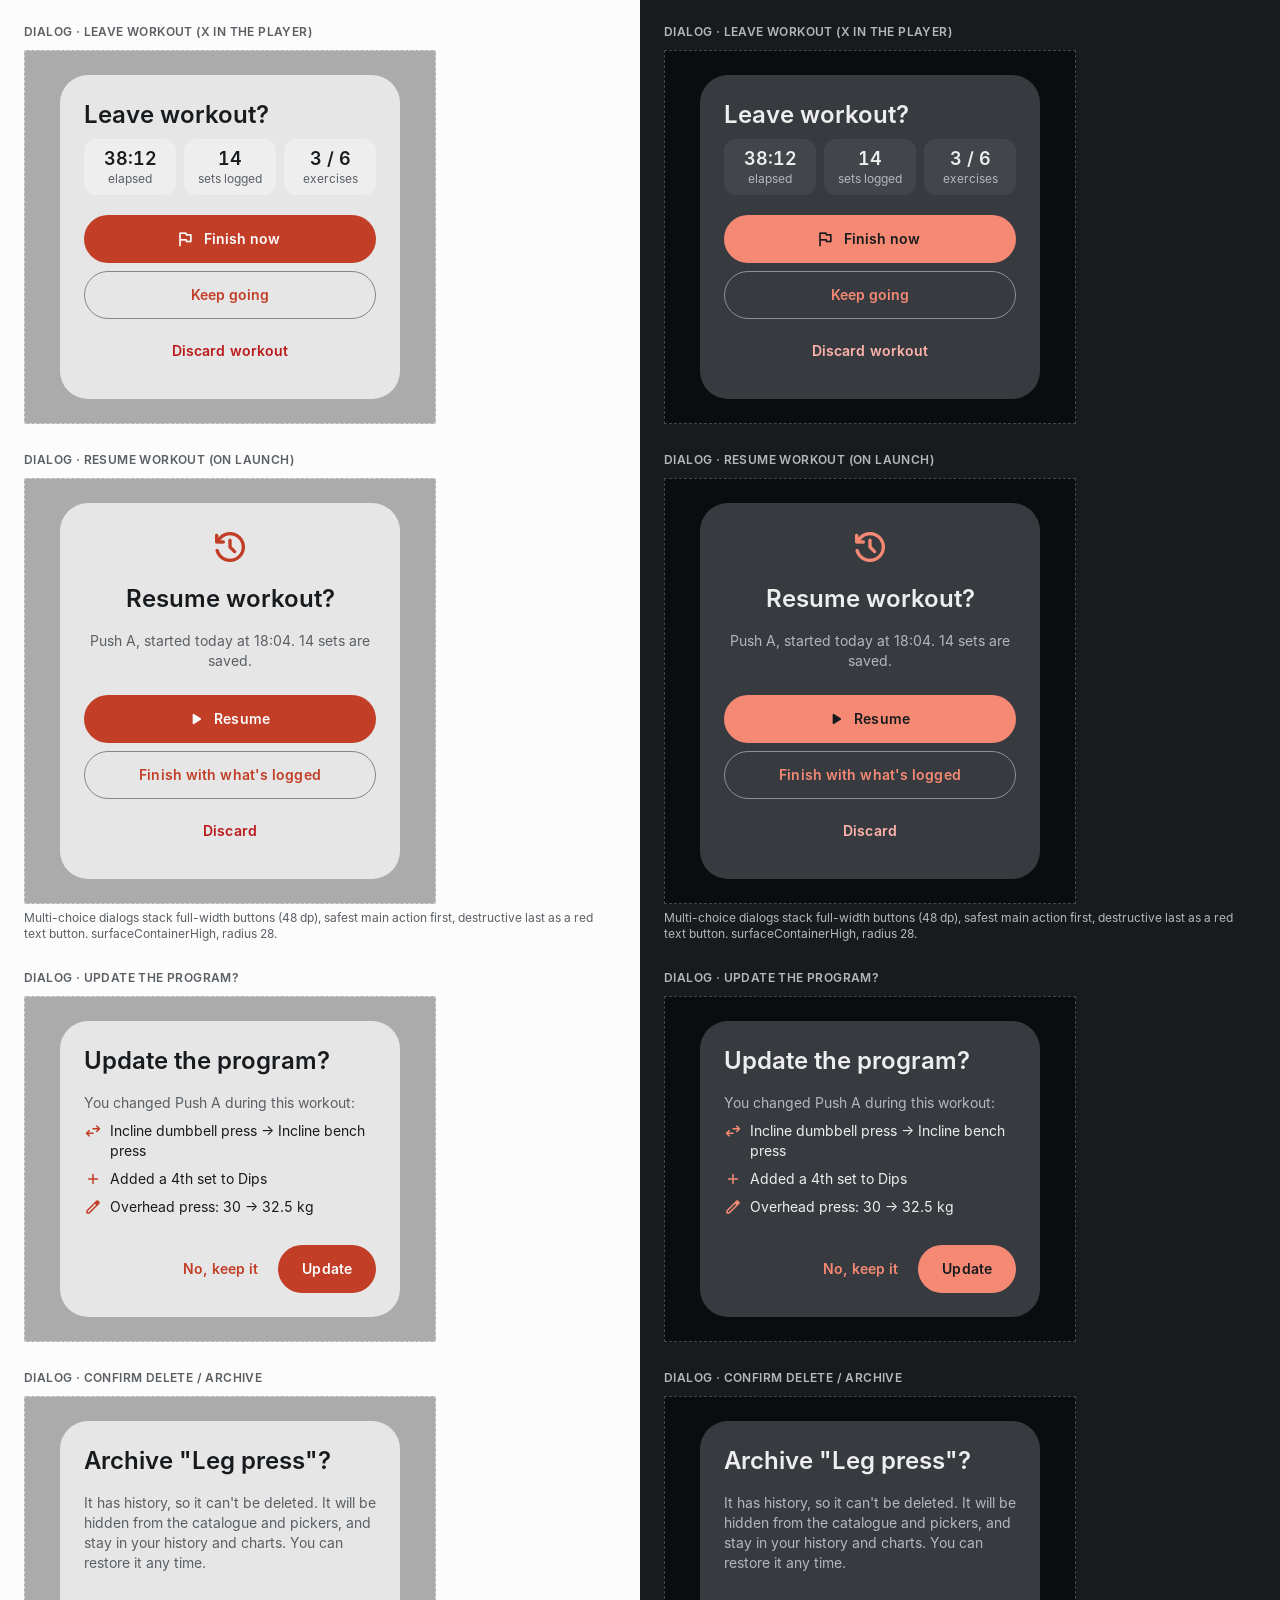
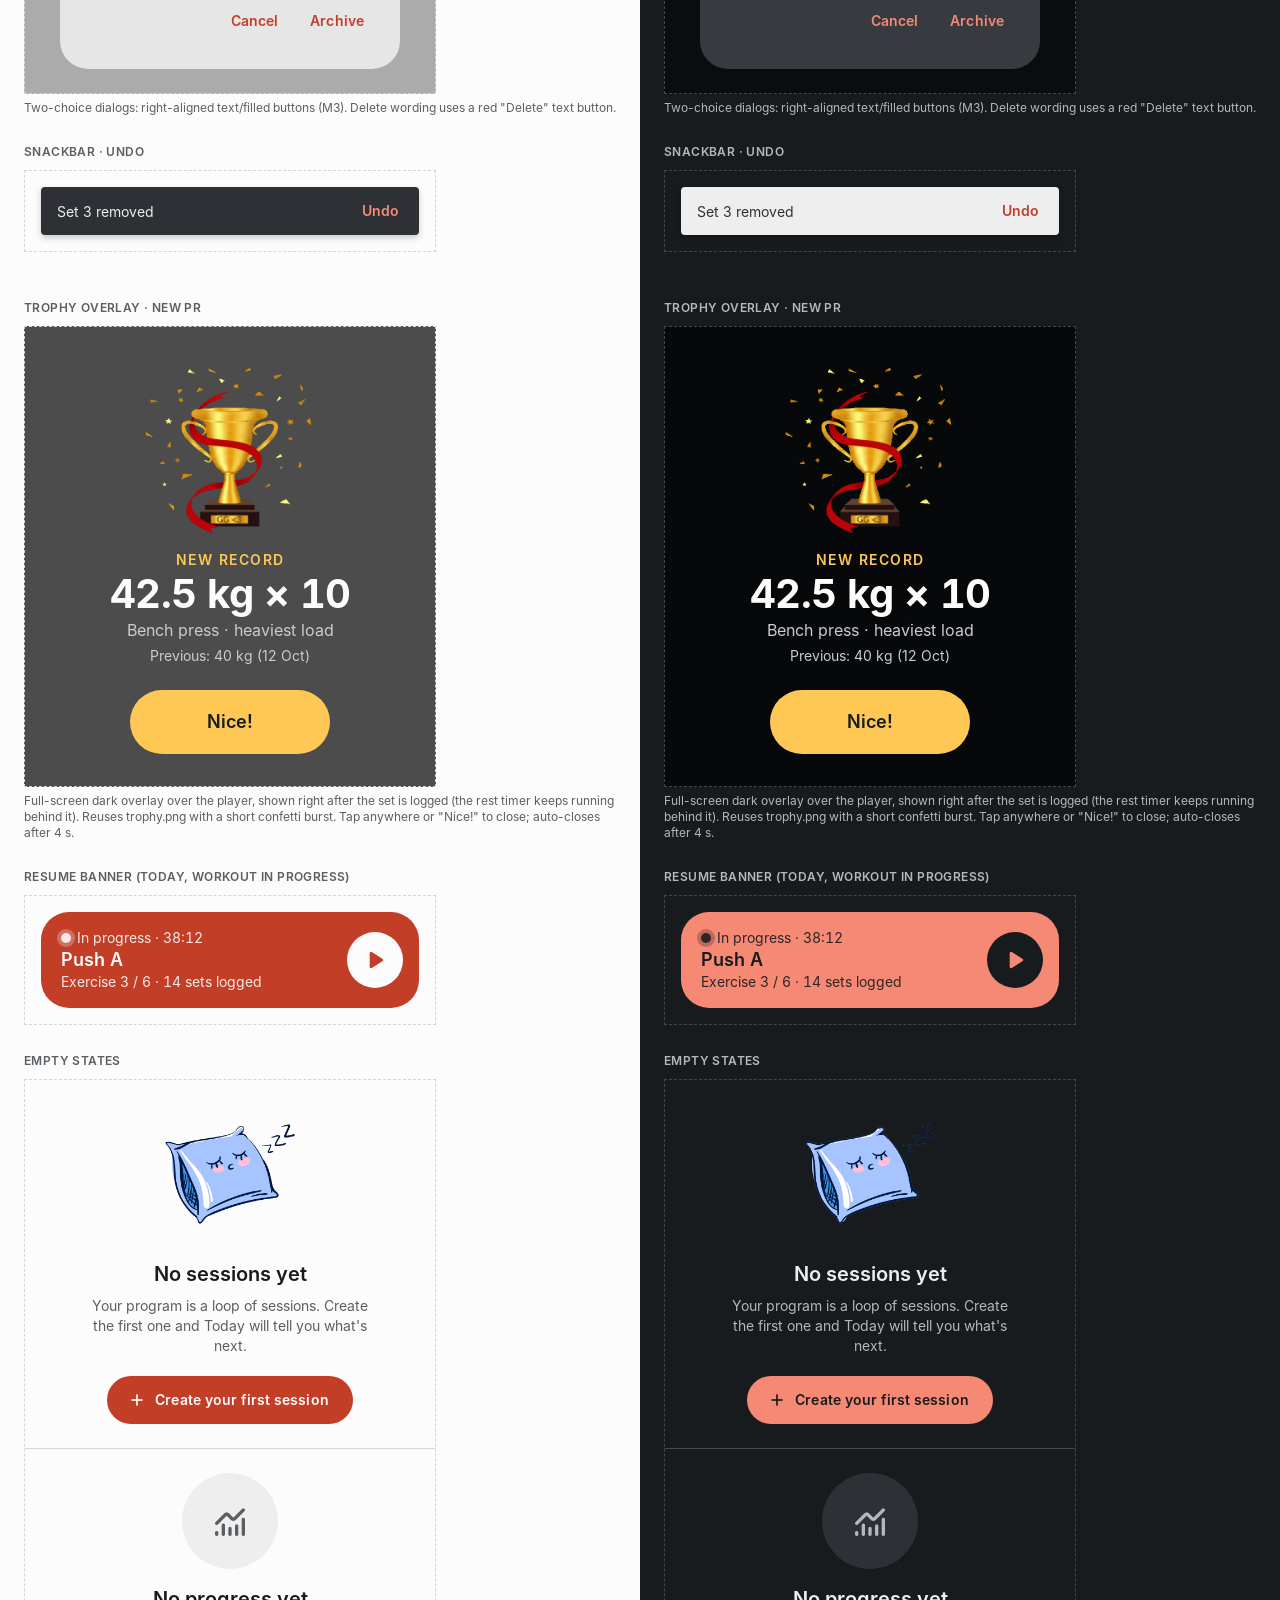
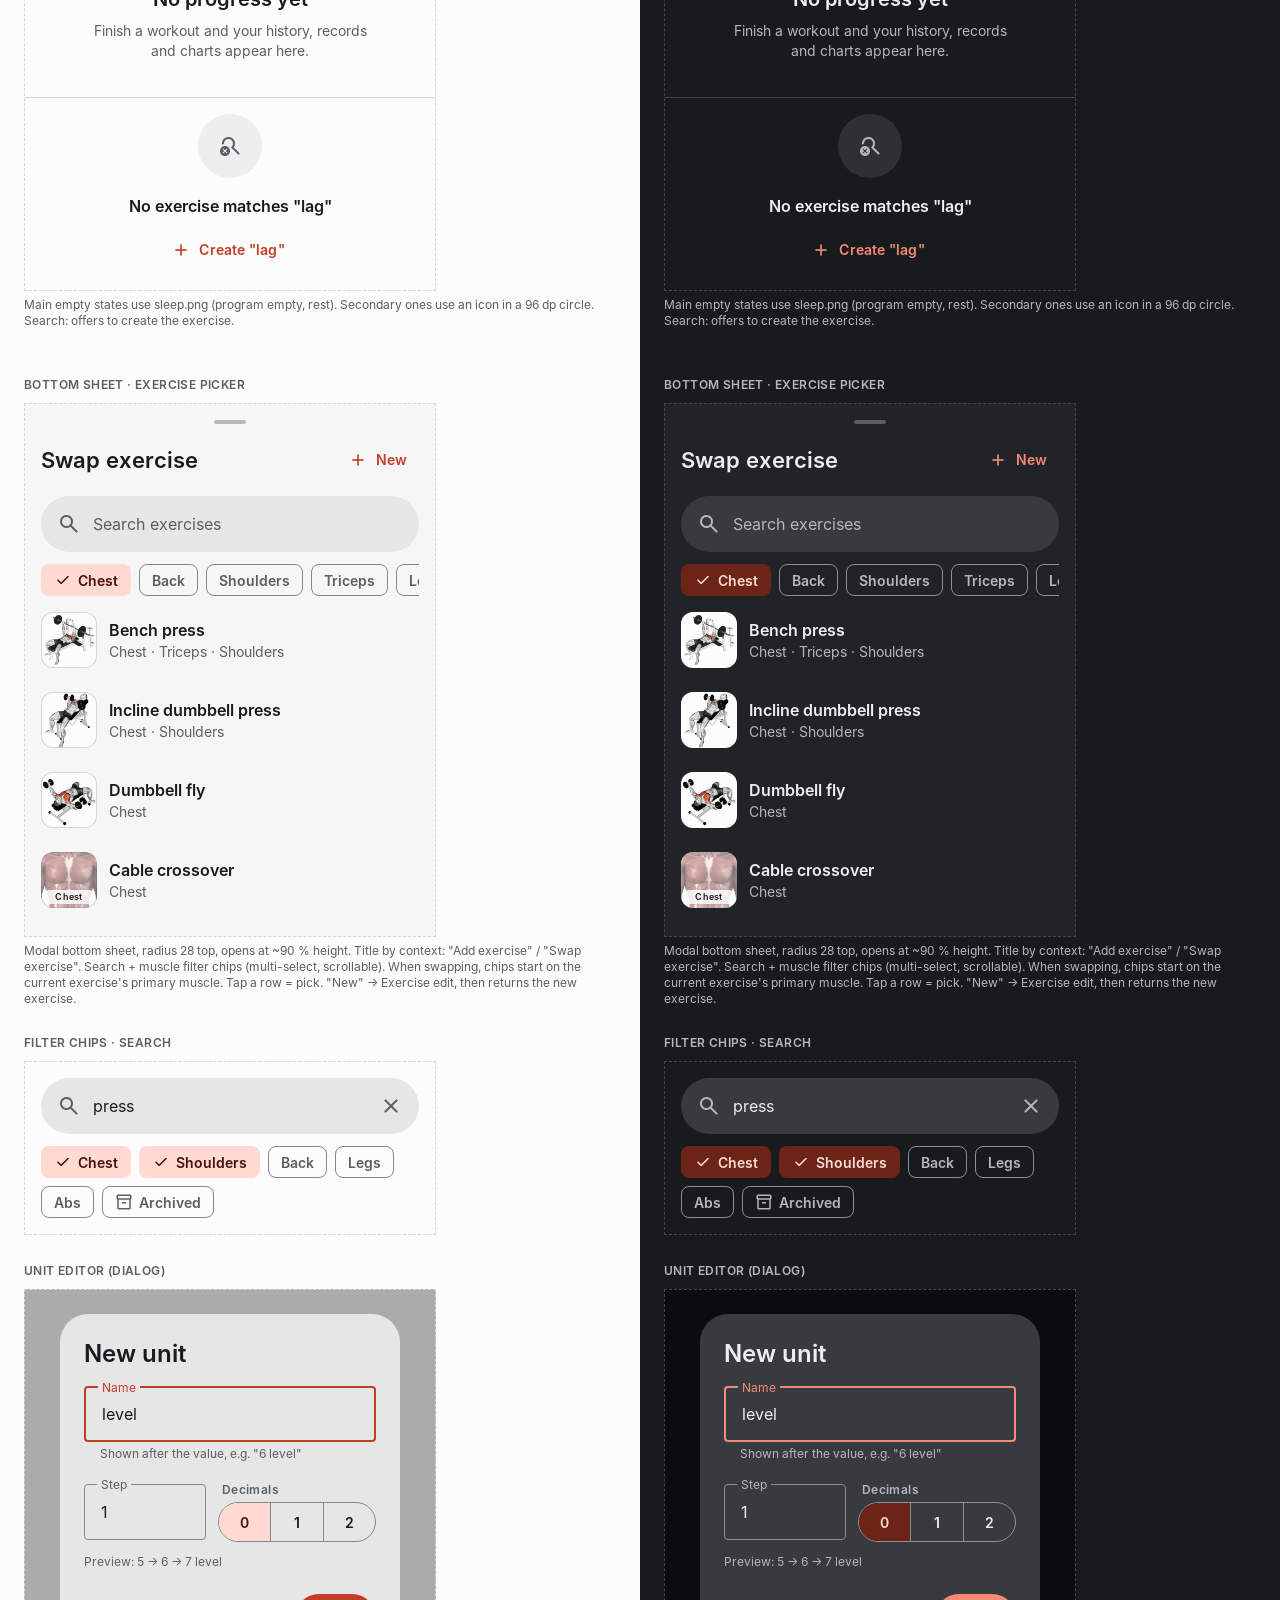
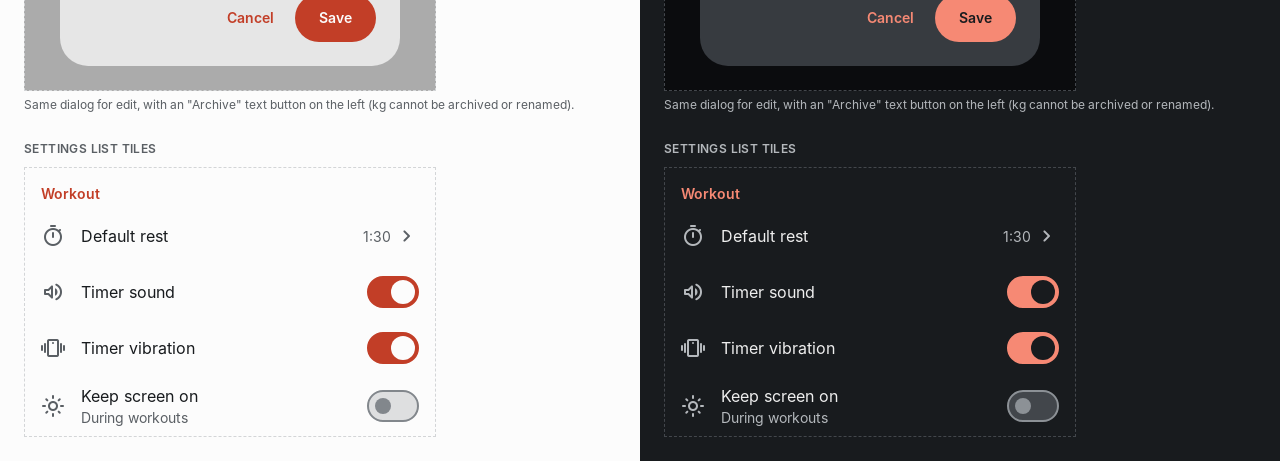
==== design/preview/components-4.html @ c31eacfe "docs(design): add components batch 4 preview (WIP) Co-Authored-By: Claude Opus 5.5 <noreply@anthropi" ====
<!DOCTYPE html>
<html lang="en">
<head>
<meta charset="utf-8">
<title>Components 4 · Dialogs, sheets, empty states, trophy, forms</title>
<link rel="stylesheet" href="tokens.css">
<link rel="stylesheet" href="app.css">
</head>
<body>
<div class="review">
<template>
  <div class="spec-h">Dialog · Leave workout (X in the player)</div>
  <div class="frame scrim">
    <div class="dialog">
      <h2>Leave workout?</h2>
      <div class="summary"><div><b>38:12</b>elapsed</div><div><b>14</b>sets logged</div><div><b>3 / 6</b>exercises</div></div>
      <div class="vacts">
        <button class="btn filled block"><span class="i">flag</span>Finish now</button>
        <button class="btn outlined block">Keep going</button>
        <button class="btn text danger block">Discard workout</button>
      </div>
    </div>
  </div>

  <div class="spec-h">Dialog · Resume workout (on launch)</div>
  <div class="frame scrim">
    <div class="dialog">
      <div class="di"><span class="i s40">restore</span></div>
      <h2 style="text-align:center">Resume workout?</h2>
      <p style="text-align:center">Push A, started today at 18:04. 14 sets are saved.</p>
      <div class="vacts">
        <button class="btn filled block"><span class="i fill">play_arrow</span>Resume</button>
        <button class="btn outlined block">Finish with what's logged</button>
        <button class="btn text danger block">Discard</button>
      </div>
    </div>
  </div>
  <p class="spec-n">Multi-choice dialogs stack full-width buttons (48 dp), safest main action first, destructive last as a red text button. surfaceContainerHigh, radius 28.</p>

  <div class="spec-h">Dialog · Update the program?</div>
  <div class="frame scrim">
    <div class="dialog">
      <h2>Update the program?</h2>
      <p style="margin-bottom:12px">You changed Push A during this workout:</p>
      <ul class="changes">
        <li><span class="i">swap_horiz</span>Incline dumbbell press → Incline bench press</li>
        <li><span class="i">add</span>Added a 4th set to Dips</li>
        <li><span class="i">edit</span>Overhead press: 30 → 32.5 kg</li>
      </ul>
      <div class="acts"><button class="btn text">No, keep it</button><button class="btn filled">Update</button></div>
    </div>
  </div>

  <div class="spec-h">Dialog · Confirm delete / archive</div>
  <div class="frame scrim">
    <div class="dialog">
      <h2>Archive "Leg press"?</h2>
      <p>It has history, so it can't be deleted. It will be hidden from the catalogue and pickers, and stay in your history and charts. You can restore it any time.</p>
      <div class="acts"><button class="btn text">Cancel</button><button class="btn text">Archive</button></div>
    </div>
  </div>
  <p class="spec-n">Two-choice dialogs: right-aligned text/filled buttons (M3). Delete wording uses a red "Delete" text button.</p>

  <div class="spec-h">Snackbar · undo</div>
  <div class="frame" style="padding:16px">
    <div class="snackbar"><span class="grow">Set 3 removed</span><button class="btn text">Undo</button></div>
  </div>
</template>
<section data-theme="light"></section>
<section data-theme="dark"></section>
</div>

<div class="review">
<template>
  <div class="spec-h">Trophy overlay · new PR</div>
  <div class="frame trophy">
    <img src="assets/img/trophy.png" alt="">
    <div class="k">New record</div>
    <div class="v">42.5 kg × 10</div>
    <div class="s">Bench press · heaviest load</div>
    <div class="was">Previous: 40 kg (12 Oct)</div>
    <button class="btn big filled" style="background:var(--ctrophy);color:#181B1E;min-width:200px">Nice!</button>
  </div>
  <p class="spec-n">Full-screen dark overlay over the player, shown right after the set is logged (the rest timer keeps running behind it). Reuses trophy.png with a short confetti burst. Tap anywhere or "Nice!" to close; auto-closes after 4 s.</p>

  <div class="spec-h">Resume banner (Today, workout in progress)</div>
  <div class="frame" style="padding:16px">
    <div class="banner">
      <div class="body"><div class="s"><span class="pulse"></span>In progress · 38:12</div><div class="t">Push A</div><div class="s">Exercise 3 / 6 · 14 sets logged</div></div>
      <div class="go"><span class="i fill s32">play_arrow</span></div>
    </div>
  </div>

  <div class="spec-h">Empty states</div>
  <div class="frame">
    <div class="empty">
      <img src="assets/img/sleep.png" alt="">
      <h3>No sessions yet</h3>
      <p>Your program is a loop of sessions. Create the first one and Today will tell you what's next.</p>
      <button class="btn filled"><span class="i">add</span>Create your first session</button>
    </div>
    <div class="divider"></div>
    <div class="empty">
      <div class="ei"><span class="i s40">monitoring</span></div>
      <h3>No progress yet</h3>
      <p>Finish a workout and your history, records and charts appear here.</p>
    </div>
    <div class="divider"></div>
    <div class="empty" style="padding:16px">
      <div class="ei" style="width:64px;height:64px"><span class="i">search_off</span></div>
      <h3 style="font-size:16px;line-height:24px">No exercise matches "lag"</h3>
      <button class="btn text"><span class="i">add</span>Create "lag"</button>
    </div>
  </div>
  <p class="spec-n">Main empty states use sleep.png (program empty, rest). Secondary ones use an icon in a 96 dp circle. Search: offers to create the exercise.</p>
</template>
<section data-theme="light"></section>
<section data-theme="dark"></section>
</div>

<div class="review">
<template>
  <div class="spec-h">Bottom sheet · exercise picker</div>
  <div class="frame" style="background:var(--csurface-container-low)">
    <div class="sheet">
      <div class="grab"></div>
      <div class="hrow" style="justify-content:space-between;margin-bottom:12px"><h2 style="margin:0">Swap exercise</h2><button class="btn text"><span class="i">add</span>New</button></div>
      <div class="search"><span class="i">search</span><span class="grow">Search exercises</span></div>
      <div class="chips" style="margin:12px 0 4px;flex-wrap:nowrap;overflow:hidden">
        <span class="chip on"><span class="i">check</span>Chest</span><span class="chip">Back</span><span class="chip">Shoulders</span><span class="chip">Triceps</span><span class="chip">Legs</span>
      </div>
      <div class="ex-row"><div class="well" style="width:56px;height:56px"><img src="assets/img/bench_press.png" alt=""></div><div class="body"><div class="name">Bench press</div><div class="last" style="font-size:14px;line-height:20px">Chest · Triceps · Shoulders</div></div></div>
      <div class="ex-row"><div class="well" style="width:56px;height:56px"><img src="assets/img/incline_dumbbell_press.png" alt=""></div><div class="body"><div class="name">Incline dumbbell press</div><div class="last" style="font-size:14px;line-height:20px">Chest · Shoulders</div></div></div>
      <div class="ex-row"><div class="well" style="width:56px;height:56px"><img src="assets/img/dumbbell_fly.png" alt=""></div><div class="body"><div class="name">Dumbbell fly</div><div class="last" style="font-size:14px;line-height:20px">Chest</div></div></div>
      <div class="ex-row"><div class="well ph" data-muscle="Chest" style="width:56px;height:56px"><img src="assets/img/placeholder_chest.png" alt=""></div><div class="body"><div class="name">Cable crossover</div><div class="last" style="font-size:14px;line-height:20px">Chest</div></div></div>
    </div>
  </div>
  <p class="spec-n">Modal bottom sheet, radius 28 top, opens at ~90 % height. Title by context: "Add exercise" / "Swap exercise". Search + muscle filter chips (multi-select, scrollable). When swapping, chips start on the current exercise's primary muscle. Tap a row = pick. "New" → Exercise edit, then returns the new exercise.</p>

  <div class="spec-h">Filter chips · search</div>
  <div class="frame stack" style="padding:16px">
    <div class="search"><span class="i">search</span><span class="grow" style="color:var(--con-surface)">press</span><span class="i">close</span></div>
    <div class="chips"><span class="chip on"><span class="i">check</span>Chest</span><span class="chip on"><span class="i">check</span>Shoulders</span><span class="chip">Back</span><span class="chip">Legs</span><span class="chip">Abs</span><span class="chip"><span class="i">inventory_2</span>Archived</span></div>
  </div>

  <div class="spec-h">Unit editor (dialog)</div>
  <div class="frame scrim">
    <div class="dialog" style="--fieldbg:var(--csurface-container-high)">
      <h2>New unit</h2>
      <div class="stack" style="gap:20px">
        <div><div class="field focus"><label>Name</label>level</div><div class="helper">Shown after the value, e.g. "6 level"</div></div>
        <div class="hrow" style="flex-wrap:nowrap">
          <div style="flex:1"><div class="field"><label>Step</label>1</div></div>
          <div style="flex:1.3"><div class="t-label-medium" style="color:var(--con-surface-variant);margin:0 0 4px 4px">Decimals</div><div class="seg"><span class="on">0</span><span>1</span><span>2</span></div></div>
        </div>
        <div class="helper" style="margin:-8px 0 0">Preview: 5 → 6 → 7 level</div>
      </div>
      <div class="acts" style="margin-top:24px"><button class="btn text">Cancel</button><button class="btn filled">Save</button></div>
    </div>
  </div>
  <p class="spec-n">Same dialog for edit, with an "Archive" text button on the left (kg cannot be archived or renamed).</p>

  <div class="spec-h">Settings list tiles</div>
  <div class="frame" style="padding:0 16px">
    <div class="section-label">Workout</div>
    <div class="list-tile"><span class="lead"><span class="i">timer</span></span><div class="body"><div class="t">Default rest</div></div><span class="trail">1:30<span class="i">chevron_right</span></span></div>
    <div class="list-tile"><span class="lead"><span class="i">volume_up</span></span><div class="body"><div class="t">Timer sound</div></div><span class="switch on"></span></div>
    <div class="list-tile"><span class="lead"><span class="i">vibration</span></span><div class="body"><div class="t">Timer vibration</div></div><span class="switch on"></span></div>
    <div class="list-tile"><span class="lead"><span class="i">light_mode</span></span><div class="body"><div class="t">Keep screen on</div><div class="s">During workouts</div></div><span class="switch"></span></div>
  </div>
</template>
<section data-theme="light"></section>
<section data-theme="dark"></section>
</div>
<script src="review.js"></script>
</body>
</html>
---- design/preview/tokens.css ----
/* GENERATED from design/tokens.json by tools/build_tokens.mjs. Do not edit. */
@font-face{font-family:Kameron;src:url(assets/fonts/kameron_bold.ttf);font-weight:700}
@font-face{font-family:Inter;src:url(assets/fonts/Inter-Regular.otf);font-weight:400}
@font-face{font-family:Inter;src:url(assets/fonts/Inter-Medium.otf);font-weight:500}
@font-face{font-family:Inter;src:url(assets/fonts/Inter-SemiBold.otf);font-weight:600}
@font-face{font-family:Inter;src:url(assets/fonts/Inter-Bold.otf);font-weight:700}
[data-theme="light"]{color-scheme:light;
  --cprimary:#C23E27;
  --con-primary:#FCFCFC;
  --cprimary-container:#FFDAD2;
  --con-primary-container:#4A1006;
  --csecondary:#FFC854;
  --con-secondary:#181B1E;
  --csecondary-container:#FFEFC7;
  --con-secondary-container:#3D2A00;
  --cerror:#BA1A1A;
  --con-error:#FFFFFF;
  --cerror-container:#FFDAD6;
  --con-error-container:#410002;
  --csurface:#FCFCFC;
  --con-surface:#181B1E;
  --con-surface-variant:#5A5F64;
  --csurface-container-lowest:#FFFFFF;
  --csurface-container-low:#F6F6F6;
  --csurface-container:#EEEEEE;
  --csurface-container-high:#E6E6E6;
  --csurface-container-highest:#DEDFE0;
  --coutline:#82878C;
  --coutline-variant:#D3D5D7;
  --cinverse-surface:#2D3135;
  --con-inverse-surface:#EEEEEE;
  --cinverse-primary:#F68974;
  --cscrim:#000000;
  --cbrand:#F55E42;
  --cbrand-light:#F68974;
  --ctrophy:#FFC854;
  --ctrophy-text:#8A5A00;
  --csuccess:#2E7D4F;
  --cimage-well:#FCFCFC;
  --cchart1:#E04A2E;
  --cchart2:#2F7BC4;
  --cchart3:#7A55C9;
  --cchart4:#23885F;
}
[data-theme="dark"]{color-scheme:dark;
  --cprimary:#F68974;
  --con-primary:#181B1E;
  --cprimary-container:#6B2416;
  --con-primary-container:#FFDAD2;
  --csecondary:#FFC854;
  --con-secondary:#181B1E;
  --csecondary-container:#5A4300;
  --con-secondary-container:#FFEFC7;
  --cerror:#FFB4AB;
  --con-error:#690005;
  --cerror-container:#93000A;
  --con-error-container:#FFDAD6;
  --csurface:#181B1E;
  --con-surface:#EEEEEE;
  --con-surface-variant:#B4B8BC;
  --csurface-container-lowest:#121417;
  --csurface-container-low:#202327;
  --csurface-container:#2D3135;
  --csurface-container-high:#373B40;
  --csurface-container-highest:#42464B;
  --coutline:#8C9196;
  --coutline-variant:#43474C;
  --cinverse-surface:#EEEEEE;
  --con-inverse-surface:#2D3135;
  --cinverse-primary:#C23E27;
  --cscrim:#000000;
  --cbrand:#F55E42;
  --cbrand-light:#F68974;
  --ctrophy:#FFC854;
  --ctrophy-text:#FFC854;
  --csuccess:#6FD49B;
  --cimage-well:#FCFCFC;
  --cchart1:#F68974;
  --cchart2:#6CB4F5;
  --cchart3:#B79BF2;
  --cchart4:#5FD3A0;
}
:root{
  --s-xxs:2px;
  --s-xs:4px;
  --s-sm:8px;
  --s-md:12px;
  --s-lg:16px;
  --s-xl:24px;
  --s-xxl:32px;
  --s-xxxl:48px;
  --r-xs:4px;
  --r-sm:8px;
  --r-md:12px;
  --r-lg:16px;
  --r-xl:28px;
  --r-full:999px;
  --ztouch-target:48px;
  --zbutton-height:48px;
  --zbig-button-height:64px;
  --znav-bar-height:80px;
  --zapp-bar-height:64px;
  --zscreen-width:412px;
  --zscreen-height:915px;
  --zscreen-padding:16px;
}
.t-timer{font-family:Inter, sans-serif;font-size:96px;line-height:104px;font-weight:600;letter-spacing:-2px;font-variant-numeric:tabular-nums;}
.t-display-small{font-family:Inter, sans-serif;font-size:40px;line-height:48px;font-weight:600;letter-spacing:-0.5px;font-variant-numeric:tabular-nums;}
.t-headline-large{font-family:Inter, sans-serif;font-size:32px;line-height:40px;font-weight:700;letter-spacing:-0.5px;}
.t-headline-medium{font-family:Inter, sans-serif;font-size:28px;line-height:36px;font-weight:700;letter-spacing:-0.25px;}
.t-headline-small{font-family:Inter, sans-serif;font-size:24px;line-height:32px;font-weight:600;letter-spacing:0px;}
.t-title-large{font-family:Inter, sans-serif;font-size:22px;line-height:28px;font-weight:600;letter-spacing:0px;}
.t-title-medium{font-family:Inter, sans-serif;font-size:16px;line-height:24px;font-weight:600;letter-spacing:0.1px;}
.t-title-small{font-family:Inter, sans-serif;font-size:14px;line-height:20px;font-weight:600;letter-spacing:0.1px;}
.t-body-large{font-family:Inter, sans-serif;font-size:16px;line-height:24px;font-weight:400;letter-spacing:0.15px;}
.t-body-medium{font-family:Inter, sans-serif;font-size:14px;line-height:20px;font-weight:400;letter-spacing:0.2px;}
.t-body-small{font-family:Inter, sans-serif;font-size:12px;line-height:16px;font-weight:400;letter-spacing:0.3px;}
.t-label-large{font-family:Inter, sans-serif;font-size:14px;line-height:20px;font-weight:600;letter-spacing:0.1px;}
.t-label-medium{font-family:Inter, sans-serif;font-size:12px;line-height:16px;font-weight:600;letter-spacing:0.4px;}
.t-label-small{font-family:Inter, sans-serif;font-size:11px;line-height:16px;font-weight:600;letter-spacing:0.5px;}
.t-logo{font-family:Kameron, serif;font-size:22px;line-height:28px;font-weight:700;letter-spacing:0px;}
---- design/preview/app.css ----
/* Shared component styles for every preview page. Uses tokens.css variables only. */
@font-face { font-family: 'Material Symbols Rounded'; src: url(assets/fonts/material-symbols-rounded.woff2) format('woff2'); font-weight: 100 700; }

* { box-sizing: border-box; }
body { margin: 0; font-family: Inter, sans-serif; -webkit-font-smoothing: antialiased; }

/* Icons: Material Symbols Rounded. Flutter: Icons.<name>_rounded */
.i { font-family: 'Material Symbols Rounded'; font-weight: 400; font-style: normal; font-size: 24px; line-height: 1;
  display: inline-block; white-space: nowrap; direction: ltr; font-feature-settings: 'liga'; user-select: none;
  font-variation-settings: 'FILL' 0, 'wght' 400, 'GRAD' 0, 'opsz' 24; }
.i.fill { font-variation-settings: 'FILL' 1, 'wght' 400, 'GRAD' 0, 'opsz' 24; }
.i.s20 { font-size: 20px; } .i.s18 { font-size: 18px; } .i.s32 { font-size: 32px; } .i.s40 { font-size: 40px; }

/* ---------- Review sheet layout (not part of the app) ---------- */
.review { display: flex; background: #9aa0a6; }
.review > section { flex: 1; padding: 24px; background: var(--csurface); color: var(--con-surface); }
.spec-h { font: 600 12px/16px Inter; letter-spacing: .4px; text-transform: uppercase; color: var(--con-surface-variant); margin: 28px 0 10px; }
.spec-h:first-child { margin-top: 0; }
.spec-n { font: 400 12px/16px Inter; color: var(--con-surface-variant); margin: 6px 0 0; }
.frame { width: 412px; background: var(--csurface); color: var(--con-surface); border: 1px dashed var(--coutline-variant); }
.stack { display: flex; flex-direction: column; gap: 12px; }
.hrow { display: flex; gap: 12px; flex-wrap: wrap; align-items: center; }

/* ---------- Phone frame ---------- */
.phone { width: 412px; height: 915px; position: relative; overflow: hidden; background: var(--csurface); color: var(--con-surface);
  display: flex; flex-direction: column; border-radius: 0; }
.statusbar { height: 24px; flex: none; display: flex; align-items: center; justify-content: space-between; padding: 0 16px;
  font: 500 12px Inter; color: var(--con-surface); }
.statusbar .i { font-size: 16px; }
.gesturebar { height: 24px; flex: none; display: flex; align-items: center; justify-content: center; }
.gesturebar::after { content: ''; width: 108px; height: 4px; border-radius: 2px; background: var(--con-surface); opacity: .6; }
.content { flex: 1; overflow: hidden; padding: 0 16px; }

/* ---------- Buttons ---------- */
.btn { height: 48px; padding: 0 24px; border-radius: var(--r-full); border: 0; display: inline-flex; align-items: center; justify-content: center;
  gap: 8px; font: 600 14px/20px Inter; letter-spacing: .1px; cursor: pointer; white-space: nowrap; }
.btn .i { font-size: 20px; margin-left: -4px; }
.btn.filled { background: var(--cprimary); color: var(--con-primary); }
.btn.tonal { background: var(--cprimary-container); color: var(--con-primary-container); }
.btn.outlined { background: transparent; color: var(--cprimary); border: 1px solid var(--coutline); }
.btn.text { background: transparent; color: var(--cprimary); padding: 0 12px; }
.btn.big { height: 64px; font-size: 18px; padding: 0 32px; }
.btn.big .i { font-size: 28px; }
.btn.block { width: 100%; }
.btn.danger { background: var(--cerror); color: var(--con-error); }
.btn.text.danger { background: transparent; color: var(--cerror); }
.btn:disabled { background: color-mix(in srgb, var(--con-surface) 12%, transparent); color: color-mix(in srgb, var(--con-surface) 38%, transparent); border-color: transparent; }
.iconbtn { width: 48px; height: 48px; border-radius: var(--r-full); border: 0; background: transparent; color: var(--con-surface-variant);
  display: inline-flex; align-items: center; justify-content: center; flex: none; }
.iconbtn.tonal { background: var(--csurface-container-high); color: var(--con-surface); }
.iconbtn.filled { background: var(--cprimary); color: var(--con-primary); }
.fab { height: 56px; border-radius: var(--r-lg); padding: 0 20px 0 16px; border: 0; display: inline-flex; align-items: center; gap: 12px;
  background: var(--cprimary-container); color: var(--con-primary-container); font: 600 14px Inter;
  box-shadow: 0 3px 6px rgba(0,0,0,.15), 0 1px 2px rgba(0,0,0,.2); }

/* ---------- Bottom navigation (M3 NavigationBar) ---------- */
.navbar { height: 80px; flex: none; display: flex; background: var(--csurface-container); padding: 12px 0 16px; }
.navbar a { flex: 1; display: flex; flex-direction: column; align-items: center; gap: 4px; text-decoration: none;
  color: var(--con-surface-variant); font: 600 12px/16px Inter; letter-spacing: .4px; }
.navbar a span.ind { width: 64px; height: 32px; border-radius: var(--r-full); display: flex; align-items: center; justify-content: center; }
.navbar a.on { color: var(--con-surface); }
.navbar a.on span.ind { background: var(--cprimary-container); color: var(--con-primary-container); }
.navbar a.on .i { font-variation-settings: 'FILL' 1, 'wght' 500, 'GRAD' 0, 'opsz' 24; }

/* ---------- Top app bar ---------- */
.appbar { height: 64px; flex: none; display: flex; align-items: center; gap: 4px; padding: 0 4px 0 16px; }
.appbar.back { padding-left: 4px; }
.appbar h1 { flex: 1; margin: 0; font: 600 22px/28px Inter; overflow: hidden; text-overflow: ellipsis; white-space: nowrap; }
.appbar .logo { flex: 1; font: 700 22px/28px Kameron, serif; color: var(--cbrand); }
.largetitle { font: 700 32px/40px Inter; letter-spacing: -.5px; margin: 4px 0 16px; }

/* ---------- Image well ---------- */
.well { background: var(--cimage-well); border-radius: var(--r-md); display: flex; align-items: center; justify-content: center; overflow: hidden; flex: none; }
[data-theme="light"] .well { box-shadow: inset 0 0 0 1px var(--coutline-variant); }
.well img { width: 100%; height: 100%; object-fit: contain; }
.well.ph { position: relative; }
.well.ph img { object-fit: cover; opacity: .55; filter: saturate(.6); }
.well.ph::after { content: attr(data-muscle); position: absolute; left: 4px; right: 4px; bottom: 4px; text-align: center;
  font: 600 9px/12px Inter; letter-spacing: .3px; color: #181B1E; background: rgba(252,252,252,.85); border-radius: 4px; padding: 1px 0; }

/* ---------- Cards ---------- */
.card { background: var(--csurface-container-low); border-radius: var(--r-lg); padding: 16px; }
.card.filled { background: var(--csurface-container); }
.card.outlined { background: var(--csurface); border: 1px solid var(--coutline-variant); }
.overline { font: 600 12px/16px Inter; letter-spacing: .6px; text-transform: uppercase; color: var(--con-surface-variant); }
.overline.primary { color: var(--cprimary); }
.meta { font: 400 14px/20px Inter; color: var(--con-surface-variant); display: flex; flex-wrap: wrap; gap: 4px 12px; align-items: center; }
.meta span { display: inline-flex; align-items: center; gap: 4px; }
.meta .i { font-size: 18px; }

/* Session card (Today hero) */
.session-card { background: var(--csurface-container); border-radius: var(--r-xl); padding: 20px; display: flex; flex-direction: column; gap: 12px; }
.session-card .name { font: 700 28px/36px Inter; letter-spacing: -.25px; margin: 0; }
.session-card .thumbs { display: flex; gap: 8px; }
.session-card .thumbs .well { width: 52px; height: 52px; border-radius: var(--r-sm); }
.session-card .thumbs .more { width: 52px; height: 52px; border-radius: var(--r-sm); background: var(--csurface-container-high);
  display: flex; align-items: center; justify-content: center; font: 600 14px Inter; color: var(--con-surface-variant); }
.session-card .actions { display: flex; gap: 8px; justify-content: space-between; margin: 0 -8px -4px; }
.session-card .actions .btn { padding: 0 8px; }

/* Session row (Program list) */
.session-row { display: flex; align-items: center; gap: 4px; min-height: 72px; padding: 8px 4px 8px 0; border-radius: var(--r-lg); background: var(--csurface-container-low); }
.session-row .handle { width: 40px; display: flex; justify-content: center; color: var(--con-surface-variant); }
.session-row .num { width: 32px; height: 32px; border-radius: var(--r-full); background: var(--csurface-container-high); flex: none;
  display: flex; align-items: center; justify-content: center; font: 600 14px Inter; margin-right: 8px; }
.session-row .body { flex: 1; min-width: 0; }
.session-row .title { font: 600 16px/24px Inter; display: flex; align-items: center; gap: 8px; }
.session-row.next { background: var(--cprimary-container); color: var(--con-primary-container); }
.session-row.next .num { background: var(--cprimary); color: var(--con-primary); }
.session-row.next .meta, .session-row.next .handle, .session-row.next .iconbtn { color: var(--con-primary-container); }
.badge { height: 20px; padding: 0 8px; border-radius: var(--r-full); font: 600 11px/20px Inter; letter-spacing: .5px; text-transform: uppercase;
  background: var(--cprimary); color: var(--con-primary); display: inline-flex; align-items: center; }
.badge.trophy { background: var(--ctrophy); color: #181B1E; }
.badge.neutral { background: var(--csurface-container-highest); color: var(--con-surface-variant); }

/* Exercise row */
.ex-row { display: flex; align-items: center; gap: 12px; min-height: 80px; padding: 8px 0; }
.ex-row .well { width: 64px; height: 64px; }
.ex-row .body { flex: 1; min-width: 0; }
.ex-row .name { font: 600 16px/24px Inter; overflow: hidden; text-overflow: ellipsis; white-space: nowrap; }
.ex-row .plan { font: 400 14px/20px Inter; color: var(--con-surface); font-variant-numeric: tabular-nums; }
.ex-row .last { font: 400 12px/16px Inter; color: var(--con-surface-variant); font-variant-numeric: tabular-nums; display: flex; gap: 4px; align-items: center; }
.ex-row .last .i { font-size: 14px; }
.ex-row .handle { color: var(--con-surface-variant); }
.ex-row .lead { width: 32px; flex: none; display: flex; justify-content: center; }
.ex-row.skipped .name, .ex-row.skipped .plan { text-decoration: line-through; color: var(--con-surface-variant); }
.ex-row.skipped .well { opacity: .5; }
.ex-row.current { background: var(--cprimary-container); color: var(--con-primary-container); border-radius: var(--r-lg); padding: 8px 4px 8px 8px; margin: 0 -8px; }
.ex-row.current .plan, .ex-row.current .last { color: var(--con-primary-container); }
.status { width: 28px; height: 28px; border-radius: var(--r-full); display: flex; align-items: center; justify-content: center; flex: none; }
.status.done { background: var(--csuccess); color: var(--csurface); }
.status.todo { border: 2px solid var(--coutline); }
.status.now { background: var(--cprimary); color: var(--con-primary); }
.status.skip { background: var(--csurface-container-highest); color: var(--con-surface-variant); }
.divider { height: 1px; background: var(--coutline-variant); }
.chip-mini { font: 600 11px/16px Inter; letter-spacing: .4px; padding: 2px 8px; border-radius: var(--r-sm); background: var(--csurface-container-high); color: var(--con-surface-variant); }

/* ---------- Set rows (workout player) ---------- */
.sets { display: flex; flex-direction: column; gap: 4px; }
.set { display: flex; align-items: center; gap: 12px; min-height: 48px; padding: 0 8px 0 12px; border-radius: var(--r-md);
  font-variant-numeric: tabular-nums; }
.set .n { width: 24px; height: 24px; border-radius: var(--r-full); display: flex; align-items: center; justify-content: center; flex: none;
  font: 600 12px Inter; background: var(--csurface-container-high); color: var(--con-surface-variant); }
.set .val { flex: 1; font: 600 16px/24px Inter; }
.set .val small { font: 400 14px Inter; color: var(--con-surface-variant); margin-left: 4px; }
.set .prev { font: 400 12px/16px Inter; color: var(--con-surface-variant); text-align: right; }
.set.done .n { background: var(--csuccess); color: var(--csurface); }
.set.done .val { color: var(--con-surface); }
.set.upcoming .val { color: var(--con-surface-variant); font-weight: 500; }
.set .tick { color: var(--csuccess); }

.set-current { background: var(--csurface-container); border-radius: var(--r-lg); padding: 12px; display: flex; flex-direction: column; gap: 12px; }
.set-current .head { display: flex; align-items: center; gap: 8px; }
.set-current .head .n { width: 24px; height: 24px; border-radius: var(--r-full); background: var(--cprimary); color: var(--con-primary);
  font: 600 12px Inter; display: flex; align-items: center; justify-content: center; }
.set-current .head .t { flex: 1; font: 600 14px/20px Inter; }
.set-current .head .prev { font: 400 12px/16px Inter; color: var(--con-surface-variant); display: flex; align-items: center; gap: 4px; }
.set-current .head .prev .i { font-size: 14px; }
.steppers { display: flex; gap: 8px; }
.stepper { flex: 1; background: var(--csurface); border-radius: var(--r-md); padding: 6px 4px 8px; display: flex; flex-direction: column; align-items: center; gap: 2px; }
[data-theme="dark"] .stepper { background: var(--csurface-container-high); }
.stepper .lbl { font: 600 11px/16px Inter; letter-spacing: .5px; text-transform: uppercase; color: var(--con-surface-variant); display: flex; align-items: center; gap: 4px; }
.stepper .ctl { display: flex; align-items: center; width: 100%; justify-content: space-between; }
.stepper .ctl button { width: 48px; height: 48px; border-radius: var(--r-full); border: 0; background: var(--csurface-container-high); color: var(--con-surface);
  display: flex; align-items: center; justify-content: center; }
[data-theme="dark"] .stepper .ctl button { background: var(--csurface-container-highest); }
.stepper .v { font: 600 32px/40px Inter; font-variant-numeric: tabular-nums; letter-spacing: -.5px; }
.stepper .v.changed { color: var(--cprimary); }
.unit-chip { height: 24px; padding: 0 4px 0 8px; border-radius: var(--r-sm); border: 1px solid var(--coutline); display: inline-flex; align-items: center; gap: 0;
  font: 600 12px Inter; color: var(--con-surface); text-transform: none; letter-spacing: 0; }
.unit-chip .i { font-size: 18px; }

.menu { background: var(--csurface-container); border-radius: var(--r-sm); padding: 8px 0; width: 200px;
  box-shadow: 0 2px 6px rgba(0,0,0,.15), 0 1px 2px rgba(0,0,0,.25); }
.menu .it { height: 48px; display: flex; align-items: center; gap: 12px; padding: 0 12px; font: 400 14px Inter; }
.menu .it.sel { background: var(--cprimary-container); color: var(--con-primary-container); font-weight: 600; }
.menu .it .i { font-size: 20px; color: var(--con-surface-variant); }
.menu .it.sel .i { color: inherit; }
.menu .sep { height: 1px; background: var(--coutline-variant); margin: 8px 0; }
.menu .it small { margin-left: auto; color: var(--con-surface-variant); font-size: 12px; }

.pr-chip { display: inline-flex; align-items: center; gap: 4px; height: 24px; padding: 0 8px 0 4px; border-radius: var(--r-full);
  background: var(--ctrophy); color: #181B1E; font: 600 11px Inter; letter-spacing: .3px; }
.pr-chip .i { font-size: 16px; }

/* ---------- Timers ---------- */
.timer { position: relative; width: 280px; height: 280px; margin: 0 auto; }
.timer svg { position: absolute; inset: 0; transform: rotate(-90deg); }
.timer .track { stroke: var(--csurface-container-high); }
.timer .prog { stroke: var(--cbrand); stroke-linecap: round; }
.timer.hold .prog { stroke: var(--cprimary); }
.timer.lead .prog { stroke: var(--csecondary); }
.timer .center { position: absolute; inset: 0; display: flex; flex-direction: column; align-items: center; justify-content: center; gap: 0; }
.timer .lbl { font: 600 14px/20px Inter; letter-spacing: 1.2px; text-transform: uppercase; color: var(--con-surface-variant); }
.timer .big { font: 600 96px/104px Inter; letter-spacing: -2px; font-variant-numeric: tabular-nums; }
.timer .sub { font: 400 14px/20px Inter; color: var(--con-surface-variant); }
.timer-ctl { display: flex; gap: 12px; justify-content: center; align-items: center; }
.timer-ctl .round { width: 64px; height: 64px; border-radius: var(--r-full); border: 0; background: var(--csurface-container-high); color: var(--con-surface);
  font: 600 16px Inter; font-variant-numeric: tabular-nums; }
.next-up { display: flex; align-items: center; gap: 12px; padding: 12px; border-radius: var(--r-lg); background: var(--csurface-container-low); }
.next-up .well { width: 48px; height: 48px; }
.next-up .body { flex: 1; }
.next-up .overline { font-size: 11px; }
.next-up .t { font: 600 16px/24px Inter; }
.next-up .s { font: 400 14px/20px Inter; color: var(--con-surface-variant); font-variant-numeric: tabular-nums; }

/* ---------- Chips ---------- */
.chips { display: flex; gap: 8px; flex-wrap: wrap; }
.chip { height: 32px; padding: 0 12px; border-radius: var(--r-sm); border: 1px solid var(--coutline); display: inline-flex; align-items: center; gap: 6px;
  font: 600 14px Inter; color: var(--con-surface-variant); background: transparent; white-space: nowrap; }
.chip .i { font-size: 18px; }
.chip.on { background: var(--cprimary-container); color: var(--con-primary-container); border-color: transparent; }
.chip .dot { width: 10px; height: 10px; border-radius: 50%; }

/* ---------- Streak + week strip ---------- */
.streak { display: inline-flex; align-items: center; gap: 4px; height: 32px; padding: 0 12px 0 8px; border-radius: var(--r-full);
  background: var(--csecondary-container); color: var(--con-secondary-container); font: 600 14px Inter; }
.streak .i { color: var(--cbrand); font-size: 20px; }
.streak.zero { background: var(--csurface-container-high); color: var(--con-surface-variant); }
.streak.zero .i { color: var(--con-surface-variant); }
.week { display: flex; justify-content: space-between; }
.week .d { display: flex; flex-direction: column; align-items: center; gap: 6px; width: 40px; font: 600 12px Inter; color: var(--con-surface-variant); }
.week .d b { width: 36px; height: 36px; border-radius: 50%; display: flex; align-items: center; justify-content: center; font: 500 14px Inter;
  color: var(--con-surface); background: var(--csurface-container-high); }
.week .d.on b { background: var(--cprimary); color: var(--con-primary); }
.week .d.today b { box-shadow: 0 0 0 2px var(--csurface), 0 0 0 4px var(--con-surface); }
.week .d.future b { background: transparent; border: 1px dashed var(--coutline-variant); color: var(--con-surface-variant); }

/* ---------- Calendar ---------- */
.cal-head { display: flex; align-items: center; margin-bottom: 4px; }
.cal-head h3 { flex: 1; margin: 0 0 0 4px; font: 600 16px/24px Inter; }
.cal { display: grid; grid-template-columns: repeat(7, 1fr) 28px; row-gap: 4px; text-align: center; }
.cal .wd { font: 600 12px/32px Inter; color: var(--con-surface-variant); }
.cal .c { height: 44px; display: flex; align-items: center; justify-content: center; }
.cal .c span { width: 40px; height: 40px; border-radius: 50%; display: flex; align-items: center; justify-content: center; font: 400 14px Inter; position: relative; }
.cal .c.out span { color: var(--coutline); }
.cal .c.on span { background: var(--cprimary); color: var(--con-primary); font-weight: 600; }
.cal .c.two span::after { content: ''; position: absolute; bottom: 4px; width: 4px; height: 4px; border-radius: 50%; background: currentColor; }
.cal .c.today span { box-shadow: inset 0 0 0 2px var(--con-surface); font-weight: 600; }
.cal .c.on.today span { box-shadow: 0 0 0 2px var(--csurface), 0 0 0 4px var(--con-surface); }
.cal .wk { display: flex; align-items: center; justify-content: center; }
.cal .wk .i { font-size: 18px; color: var(--cbrand); }
.cal .wk.miss .i { color: var(--coutline-variant); }

/* ---------- Stat tiles ---------- */
.tiles { display: grid; grid-template-columns: 1fr 1fr; gap: 8px; }
.tile { background: var(--csurface-container-low); border-radius: var(--r-lg); padding: 14px 16px; display: flex; flex-direction: column; gap: 2px; }
.tile .k { font: 400 12px/16px Inter; color: var(--con-surface-variant); display: flex; align-items: center; gap: 6px; }
.tile .k .i { font-size: 16px; }
.tile .v { font: 600 28px/36px Inter; letter-spacing: -.25px; font-variant-numeric: tabular-nums; }
.tile .v small { font: 500 14px Inter; color: var(--con-surface-variant); margin-left: 2px; letter-spacing: 0; }
.tile .d { font: 600 12px/16px Inter; display: flex; align-items: center; gap: 2px; }
.tile .d.up { color: var(--csuccess); } .tile .d.down { color: var(--cerror); } .tile .d.flat { color: var(--con-surface-variant); }
.tile .d .i { font-size: 16px; }

/* ---------- Chart ---------- */
.chart-card { background: var(--csurface-container-low); border-radius: var(--r-lg); padding: 12px 8px 8px; }
.chart-card svg { display: block; width: 100%; overflow: visible; }
.chart-card .grid line { stroke: var(--coutline-variant); stroke-width: 1; }
.chart-card .ax { font: 500 11px Inter; font-variant-numeric: tabular-nums; }
.chart-card .ax.x { fill: var(--con-surface-variant); }
.chart-card .s1 { stroke: var(--cchart1); fill: var(--cchart1); } .chart-card .t1 { fill: var(--cchart1); }
.chart-card .s2 { stroke: var(--cchart2); fill: var(--cchart2); } .chart-card .t2 { fill: var(--cchart2); }
.chart-card .line { fill: none; stroke-width: 2.5; stroke-linejoin: round; stroke-linecap: round; }
.chart-card .pt { stroke: var(--csurface-container-low); stroke-width: 2; }
.chart-card .pr { fill: var(--ctrophy); stroke: #181B1E; stroke-width: 1.5; }
.chart-card .cursor { stroke: var(--con-surface-variant); stroke-width: 1; stroke-dasharray: 3 3; }
.tip { position: absolute; background: var(--cinverse-surface); color: var(--con-inverse-surface); border-radius: var(--r-sm); padding: 6px 10px; font: 500 12px/16px Inter; white-space: nowrap; }
.tip b { font-weight: 600; }
.range { display: flex; gap: 4px; margin: 8px 4px 0; }
.range span { flex: 1; display: flex; align-items: center; justify-content: center; height: 32px; border-radius: var(--r-full); font: 600 12px Inter; color: var(--con-surface-variant); }
.range span.on { background: var(--csurface-container-highest); color: var(--con-surface); }

.mini { display: flex; align-items: flex-end; gap: 12px; }

/* ---------- Dialogs, sheets, overlays ---------- */
.scrim { position: relative; background: color-mix(in srgb, #000 32%, var(--csurface)); padding: 24px; display: flex; align-items: center; justify-content: center; }
[data-theme="dark"] .scrim { background: color-mix(in srgb, #000 55%, var(--csurface)); }
.dialog { width: 100%; max-width: 340px; background: var(--csurface-container-high); border-radius: var(--r-xl); padding: 24px; color: var(--con-surface); }
.dialog .di { display: flex; justify-content: center; color: var(--cprimary); margin-bottom: 16px; }
.dialog h2 { margin: 0 0 16px; font: 600 24px/32px Inter; }
.dialog.center h2 { text-align: center; }
.dialog p { margin: 0 0 24px; font: 400 14px/20px Inter; color: var(--con-surface-variant); }
.dialog .acts { display: flex; justify-content: flex-end; gap: 8px; }
.dialog .vacts { display: flex; flex-direction: column; gap: 8px; }
.dialog .summary { display: flex; gap: 8px; margin: -8px 0 20px; }
.dialog .summary div { flex: 1; background: var(--csurface-container); border-radius: var(--r-md); padding: 8px; text-align: center; font: 400 12px/16px Inter; color: var(--con-surface-variant); }
[data-theme="dark"] .dialog .summary div { background: var(--csurface-container-highest); }
.dialog .summary b { display: block; font: 600 18px/24px Inter; color: var(--con-surface); font-variant-numeric: tabular-nums; }
.changes { list-style: none; margin: -8px 0 24px; padding: 0; font: 400 14px/20px Inter; }
.changes li { display: flex; gap: 8px; align-items: flex-start; padding: 4px 0; }
.changes .i { font-size: 18px; color: var(--cprimary); margin-top: 1px; }

.sheet { background: var(--csurface-container-low); border-radius: var(--r-xl) var(--r-xl) 0 0; padding: 0 16px 16px; color: var(--con-surface); }
.sheet .grab { width: 32px; height: 4px; border-radius: 2px; background: var(--con-surface-variant); opacity: .4; margin: 16px auto 12px; }
.sheet h2 { font: 600 22px/28px Inter; margin: 0 0 12px; }

.search { height: 56px; border-radius: var(--r-full); background: var(--csurface-container-high); display: flex; align-items: center; gap: 12px; padding: 0 16px;
  font: 400 16px Inter; color: var(--con-surface-variant); }
.search .grow { flex: 1; }

.field { position: relative; border: 1px solid var(--coutline); border-radius: var(--r-xs); height: 56px; display: flex; align-items: center; padding: 0 16px;
  font: 400 16px Inter; color: var(--con-surface); }
.field label { position: absolute; top: -8px; left: 12px; padding: 0 4px; font: 400 12px/16px Inter; color: var(--con-surface-variant); background: var(--fieldbg, var(--csurface)); }
.field.focus { border: 2px solid var(--cprimary); }
.field.focus label { color: var(--cprimary); }
.field .suffix { margin-left: auto; color: var(--con-surface-variant); }
.helper { font: 400 12px/16px Inter; color: var(--con-surface-variant); margin: 4px 16px 0; }
.seg { display: flex; border: 1px solid var(--coutline); border-radius: var(--r-full); overflow: hidden; height: 40px; }
.seg span { flex: 1; display: flex; align-items: center; justify-content: center; gap: 6px; font: 600 14px Inter; border-left: 1px solid var(--coutline); }
.seg span:first-child { border-left: 0; }
.seg span.on { background: var(--cprimary-container); color: var(--con-primary-container); }
.seg .i { font-size: 18px; }

.empty { display: flex; flex-direction: column; align-items: center; text-align: center; padding: 24px 24px; gap: 8px; }
.empty img { width: 140px; height: 140px; object-fit: contain; margin-bottom: 8px; }
.empty .ei { width: 96px; height: 96px; border-radius: 50%; background: var(--csurface-container); display: flex; align-items: center; justify-content: center; color: var(--con-surface-variant); margin-bottom: 8px; }
.empty h3 { margin: 0; font: 600 20px/28px Inter; }
.empty p { margin: 0 0 12px; font: 400 14px/20px Inter; color: var(--con-surface-variant); max-width: 280px; }

.trophy { position: relative; overflow: hidden; background: color-mix(in srgb, #000 70%, var(--csurface)); padding: 32px 24px; display: flex; flex-direction: column; align-items: center; text-align: center; color: #FCFCFC; }
.trophy img { width: 220px; }
.trophy .k { font: 600 14px/20px Inter; letter-spacing: 1.5px; text-transform: uppercase; color: var(--ctrophy); margin-top: 8px; }
.trophy .v { font: 700 40px/48px Inter; letter-spacing: -.5px; font-variant-numeric: tabular-nums; }
.trophy .s { font: 400 16px/24px Inter; color: #C9CCCF; }
.trophy .was { font: 400 14px/20px Inter; color: #C9CCCF; margin: 4px 0 24px; }

.snackbar { background: var(--cinverse-surface); color: var(--con-inverse-surface); border-radius: var(--r-xs); min-height: 48px; padding: 0 8px 0 16px; display: flex; align-items: center; gap: 8px;
  font: 400 14px Inter; box-shadow: 0 3px 6px rgba(0,0,0,.2); }
.snackbar .grow { flex: 1; }
.snackbar .btn { color: var(--cinverse-primary); }

.banner { display: flex; align-items: center; gap: 12px; background: var(--cprimary); color: var(--con-primary); border-radius: var(--r-xl); padding: 16px 16px 16px 20px; }
.banner .body { flex: 1; }
.banner .t { font: 600 18px/24px Inter; }
.banner .s { font: 400 14px/20px Inter; opacity: .9; font-variant-numeric: tabular-nums; }
.banner .go { width: 56px; height: 56px; border-radius: 50%; background: var(--con-primary); color: var(--cprimary); display: flex; align-items: center; justify-content: center; flex: none; }
.pulse { width: 10px; height: 10px; border-radius: 50%; background: var(--con-primary); display: inline-block; margin-right: 6px; box-shadow: 0 0 0 4px color-mix(in srgb, var(--con-primary) 30%, transparent); }

.list-tile { display: flex; align-items: center; gap: 16px; min-height: 56px; padding: 8px 0; }
.list-tile .lead { width: 24px; color: var(--con-surface-variant); display: flex; }
.list-tile .body { flex: 1; min-width: 0; }
.list-tile .t { font: 400 16px/24px Inter; }
.list-tile .s { font: 400 14px/20px Inter; color: var(--con-surface-variant); }
.list-tile .trail { color: var(--con-surface-variant); font: 400 14px Inter; display: flex; align-items: center; gap: 4px; }
.switch { width: 52px; height: 32px; border-radius: 16px; background: var(--csurface-container-highest); border: 2px solid var(--coutline); position: relative; flex: none; }
.switch::after { content: ''; position: absolute; width: 16px; height: 16px; border-radius: 50%; background: var(--coutline); top: 6px; left: 6px; }
.switch.on { background: var(--cprimary); border-color: var(--cprimary); }
.switch.on::after { width: 24px; height: 24px; top: 2px; left: 22px; background: var(--con-primary); }
.section-label { font: 600 14px/20px Inter; color: var(--cprimary); margin: 16px 0 4px; }
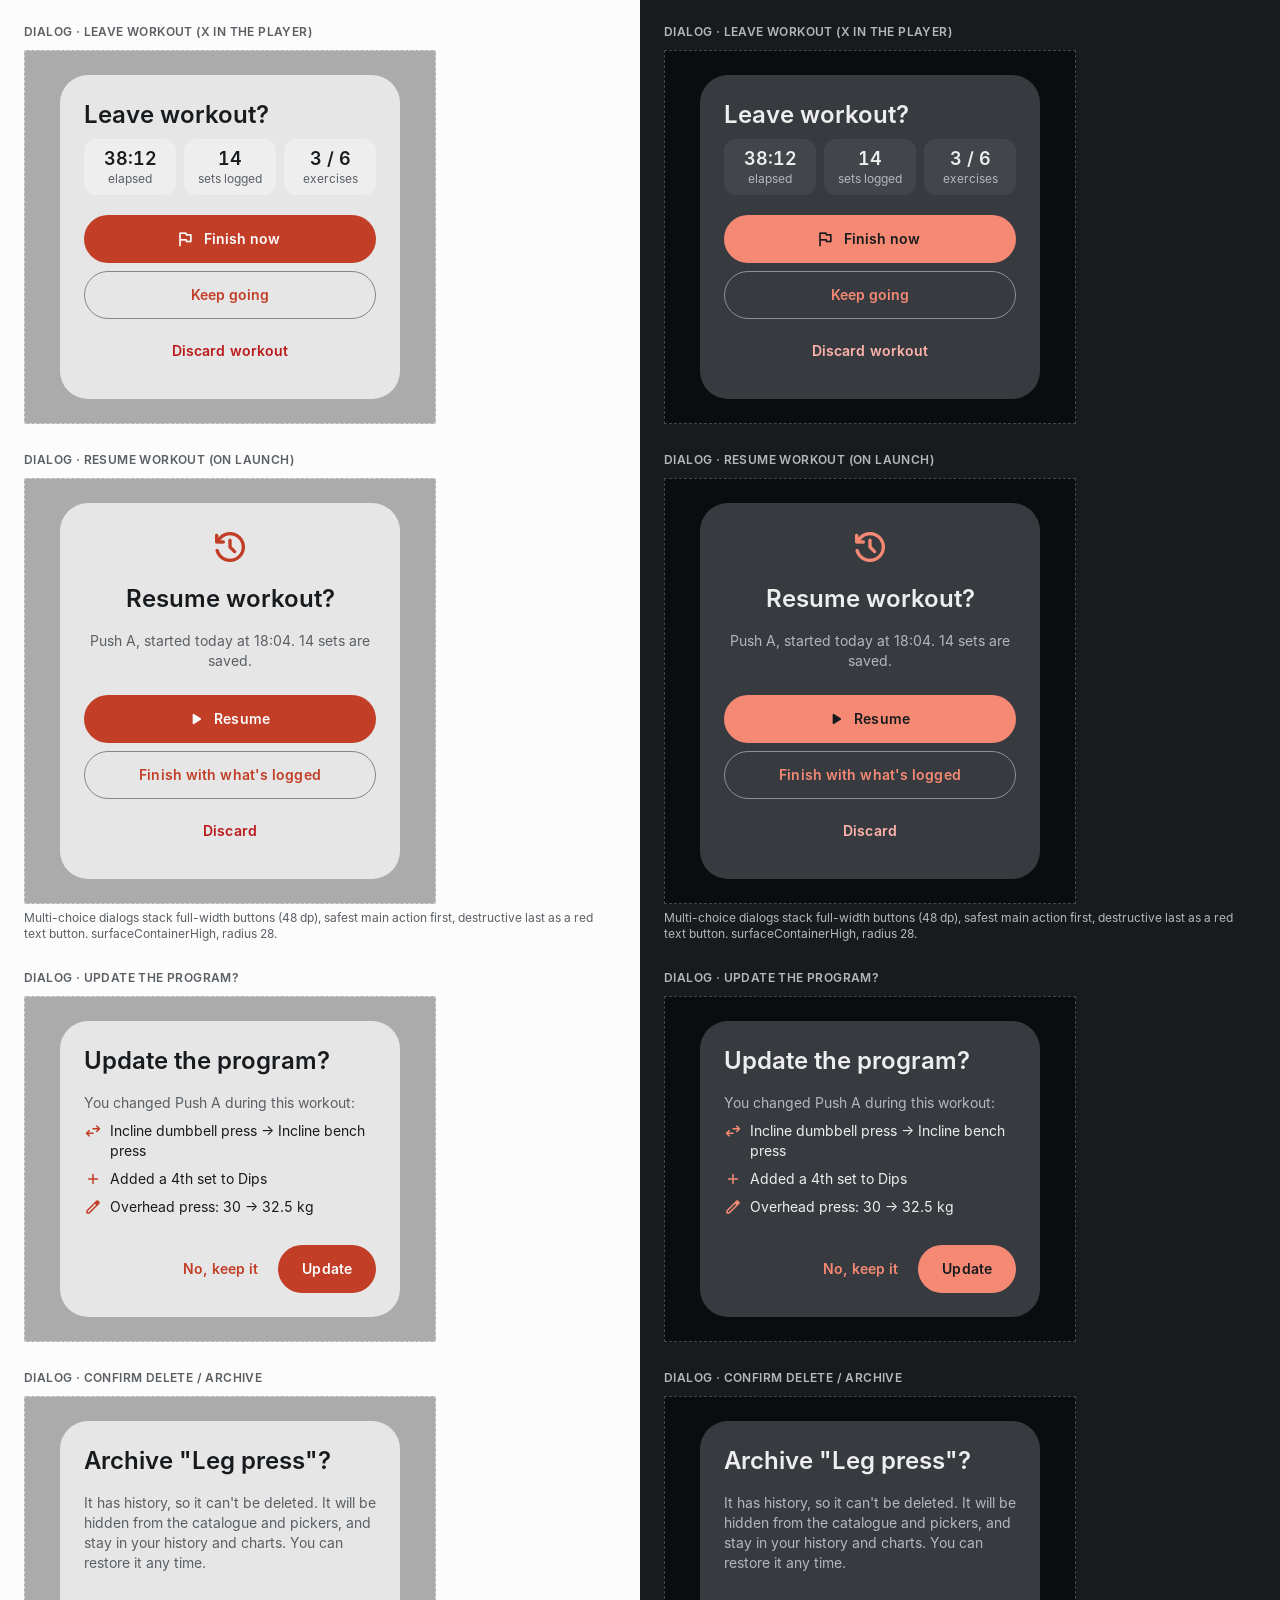
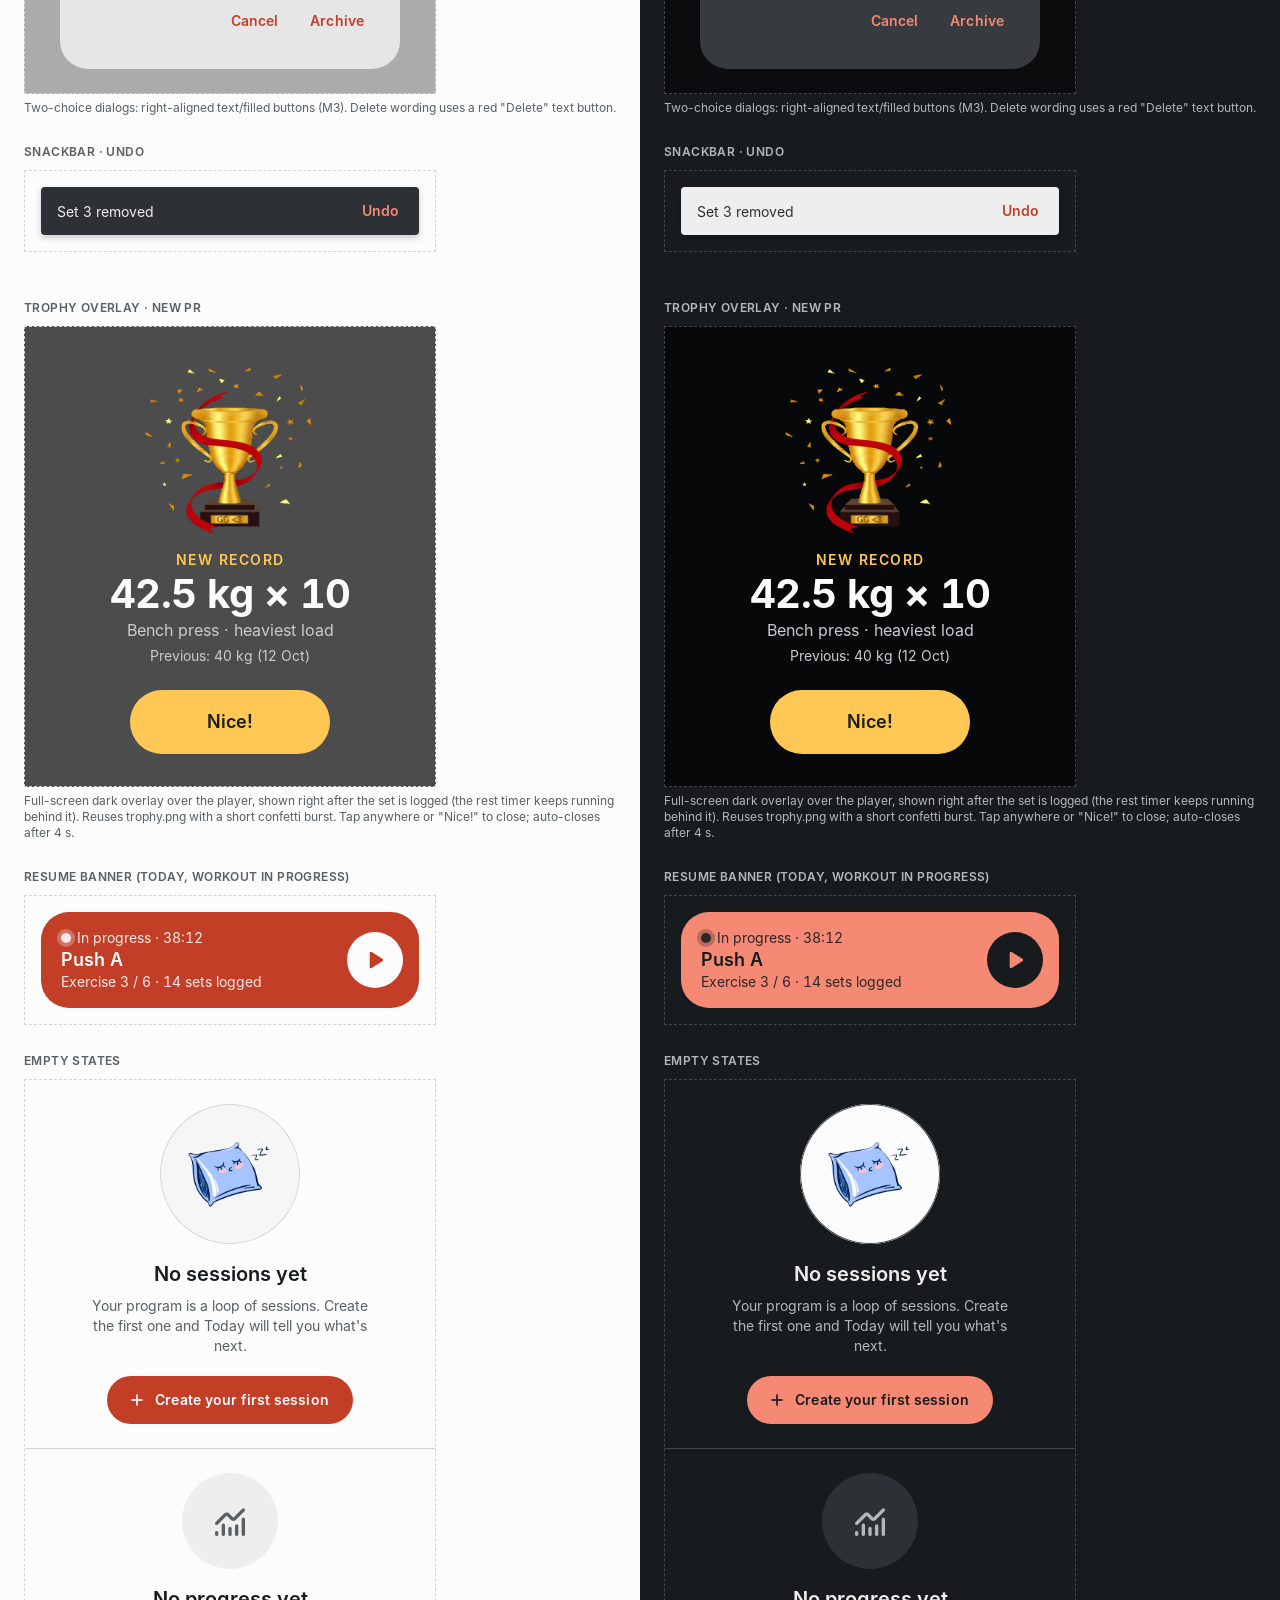
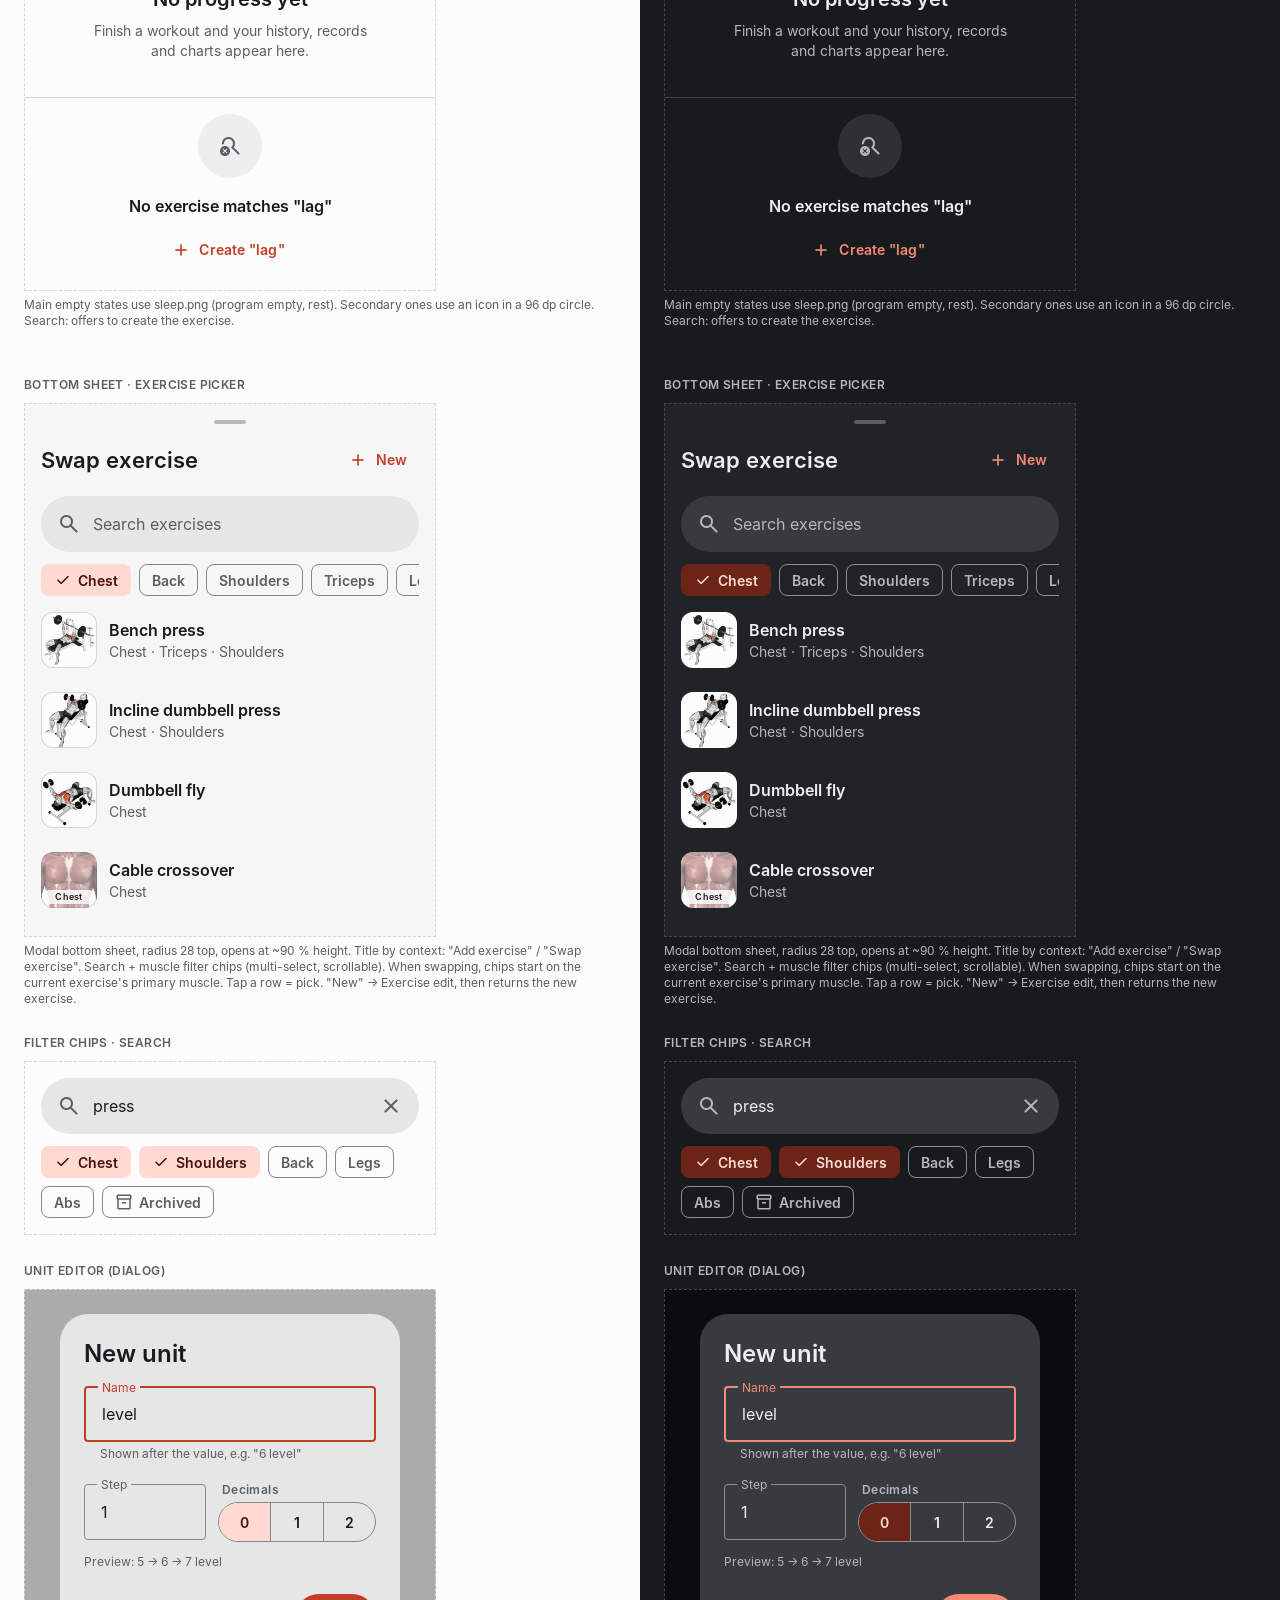
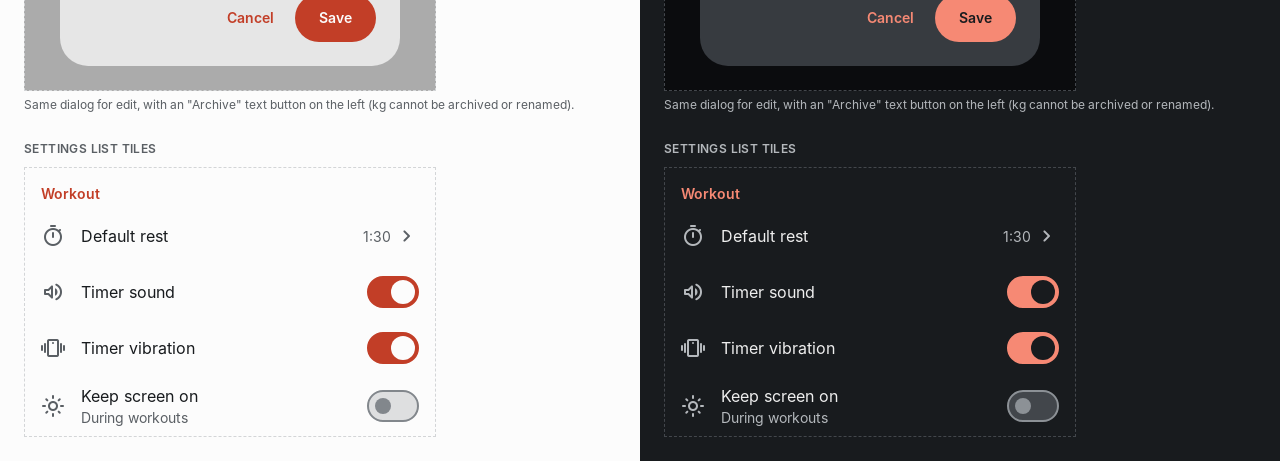
==== commit c398edb1: "docs(design): add Today screens (WIP) Co-Authored-By: Claude Opus 5.5 <noreply@anthropic.com> Claude" ====
--- a/design/preview/components-4.html
+++ b/design/preview/components-4.html
@@ -94,7 +94,7 @@
   <div class="spec-h">Empty states</div>
   <div class="frame">
     <div class="empty">
-      <img src="assets/img/sleep.png" alt="">
+      <img class="art" src="assets/img/sleep.png" alt="">
       <h3>No sessions yet</h3>
       <p>Your program is a loop of sessions. Create the first one and Today will tell you what's next.</p>
       <button class="btn filled"><span class="i">add</span>Create your first session</button>
--- a/design/preview/app.css
+++ b/design/preview/app.css
@@ -92,8 +92,8 @@
 .session-card { background: var(--csurface-container); border-radius: var(--r-xl); padding: 20px; display: flex; flex-direction: column; gap: 12px; }
 .session-card .name { font: 700 28px/36px Inter; letter-spacing: -.25px; margin: 0; }
 .session-card .thumbs { display: flex; gap: 8px; }
-.session-card .thumbs .well { width: 52px; height: 52px; border-radius: var(--r-sm); }
-.session-card .thumbs .more { width: 52px; height: 52px; border-radius: var(--r-sm); background: var(--csurface-container-high);
+.session-card .thumbs .well { width: 48px; height: 48px; border-radius: var(--r-sm); }
+.session-card .thumbs .more { width: 48px; height: 48px; border-radius: var(--r-sm); background: var(--csurface-container-high);
   display: flex; align-items: center; justify-content: center; font: 600 14px Inter; color: var(--con-surface-variant); }
 .session-card .actions { display: flex; gap: 8px; justify-content: space-between; margin: 0 -8px -4px; }
 .session-card .actions .btn { padding: 0 8px; }
@@ -348,3 +348,25 @@
 .switch.on { background: var(--cprimary); border-color: var(--cprimary); }
 .switch.on::after { width: 24px; height: 24px; top: 2px; left: 22px; background: var(--con-primary); }
 .section-label { font: 600 14px/20px Inter; color: var(--cprimary); margin: 16px 0 4px; }
+
+/* ---------- Screen sheets ---------- */
+.screens { display: flex; flex-direction: column; background: #9aa0a6; }
+.screens > section { display: flex; gap: 32px; padding: 32px; align-items: flex-start; }
+.screens > section[data-theme="light"] { background: #e9eaeb; }
+.screens > section[data-theme="dark"] { background: #0b0c0e; }
+.shot { display: flex; flex-direction: column; gap: 10px; flex: none; }
+.shot > .cap { font: 600 13px Inter; color: #5a5f64; }
+[data-theme="dark"] .shot > .cap { color: #9aa0a6; }
+.phone { box-shadow: 0 8px 24px rgba(0,0,0,.18); }
+.phone .content { overflow: hidden; }
+.phone .scrim-over { position: absolute; inset: 0; background: rgba(0,0,0,.32); }
+[data-theme="dark"] .phone .scrim-over { background: rgba(0,0,0,.6); }
+.phone .bottom { position: absolute; left: 0; right: 0; bottom: 0; }
+.phone .fab-pos { position: absolute; right: 16px; bottom: 96px; }
+.since { display: flex; align-items: center; gap: 12px; }
+.since .ic { width: 40px; height: 40px; border-radius: 50%; background: var(--csurface-container-high); display: flex; align-items: center; justify-content: center; color: var(--con-surface-variant); flex: none; }
+.since .t { font: 600 14px/20px Inter; }
+.since .s { font: 400 12px/16px Inter; color: var(--con-surface-variant); }
+.datehead { font: 600 12px/16px Inter; letter-spacing: .6px; text-transform: uppercase; color: var(--con-surface-variant); }
+.empty img.art { background: var(--cimage-well); border-radius: 50%; padding: 24px; box-shadow: inset 0 0 0 1px var(--coutline-variant); }
+[data-theme="light"] .empty img.art { background: var(--csurface-container-low); }
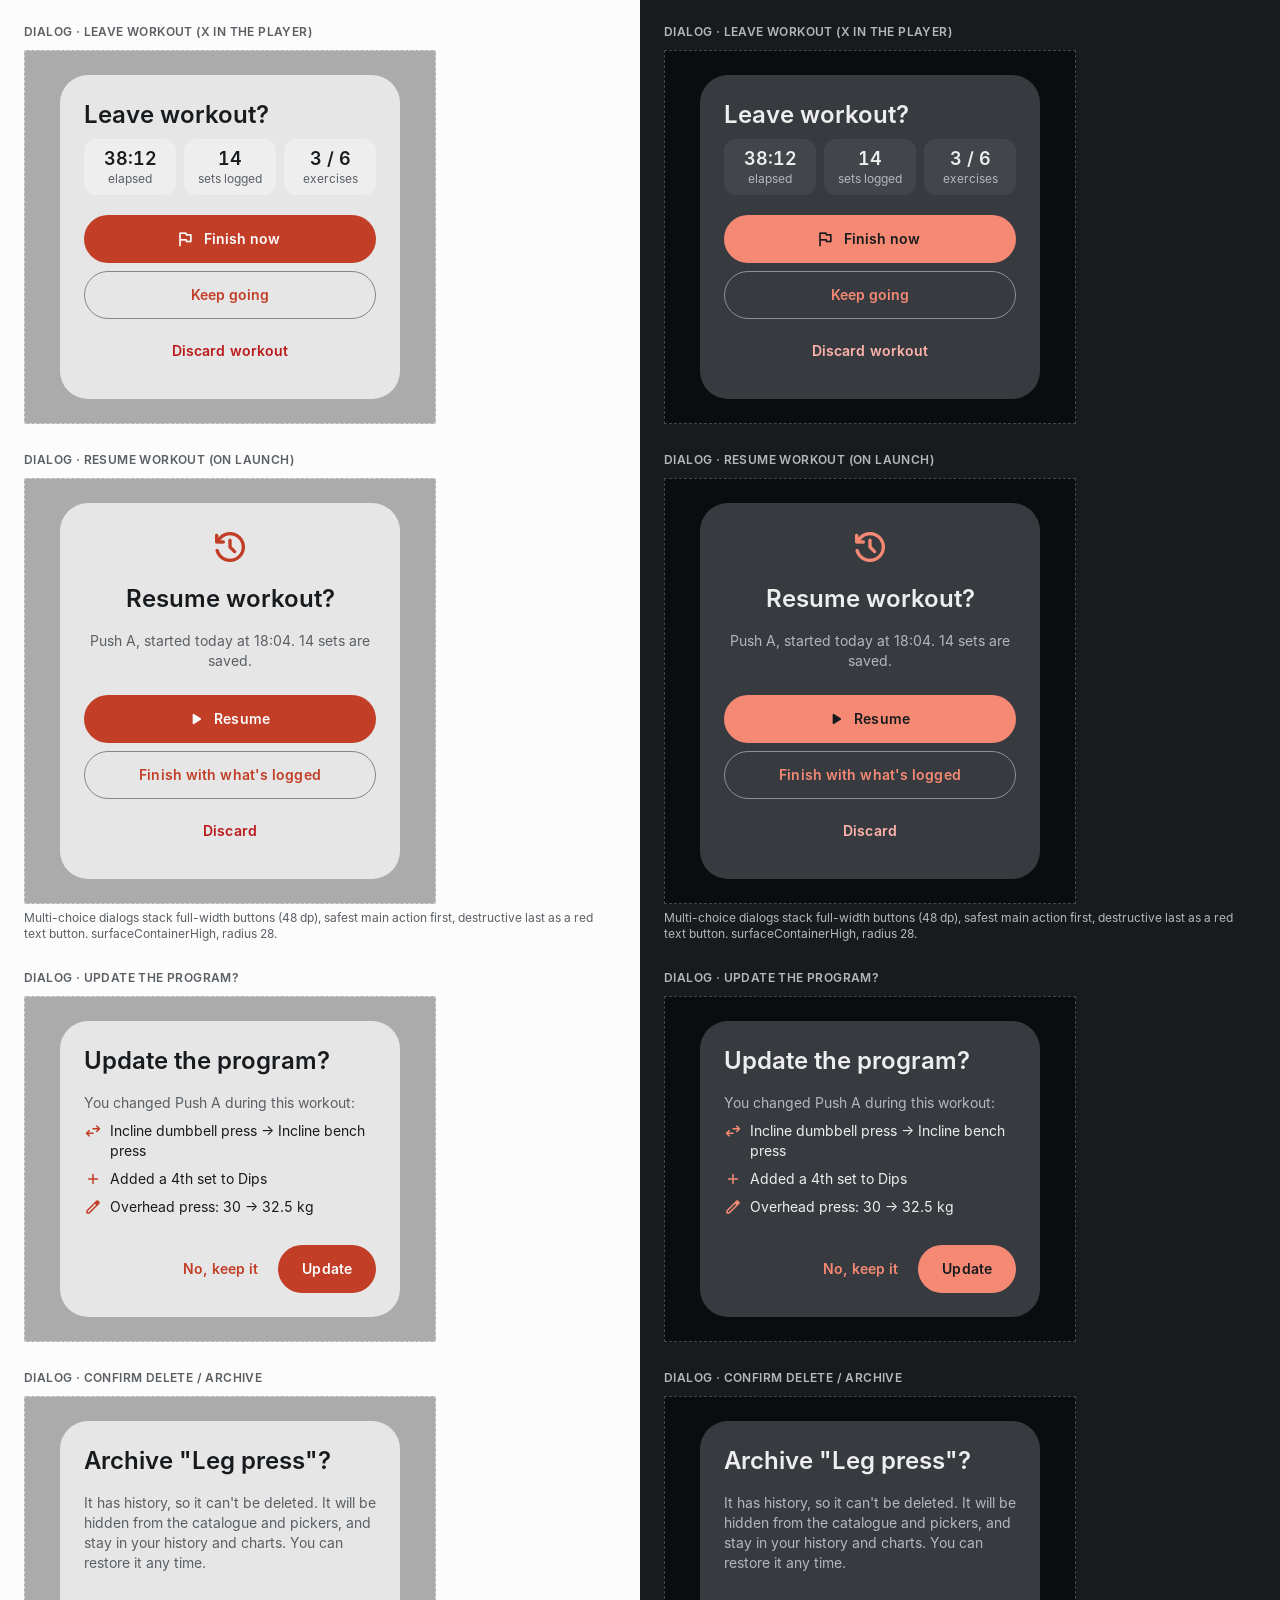
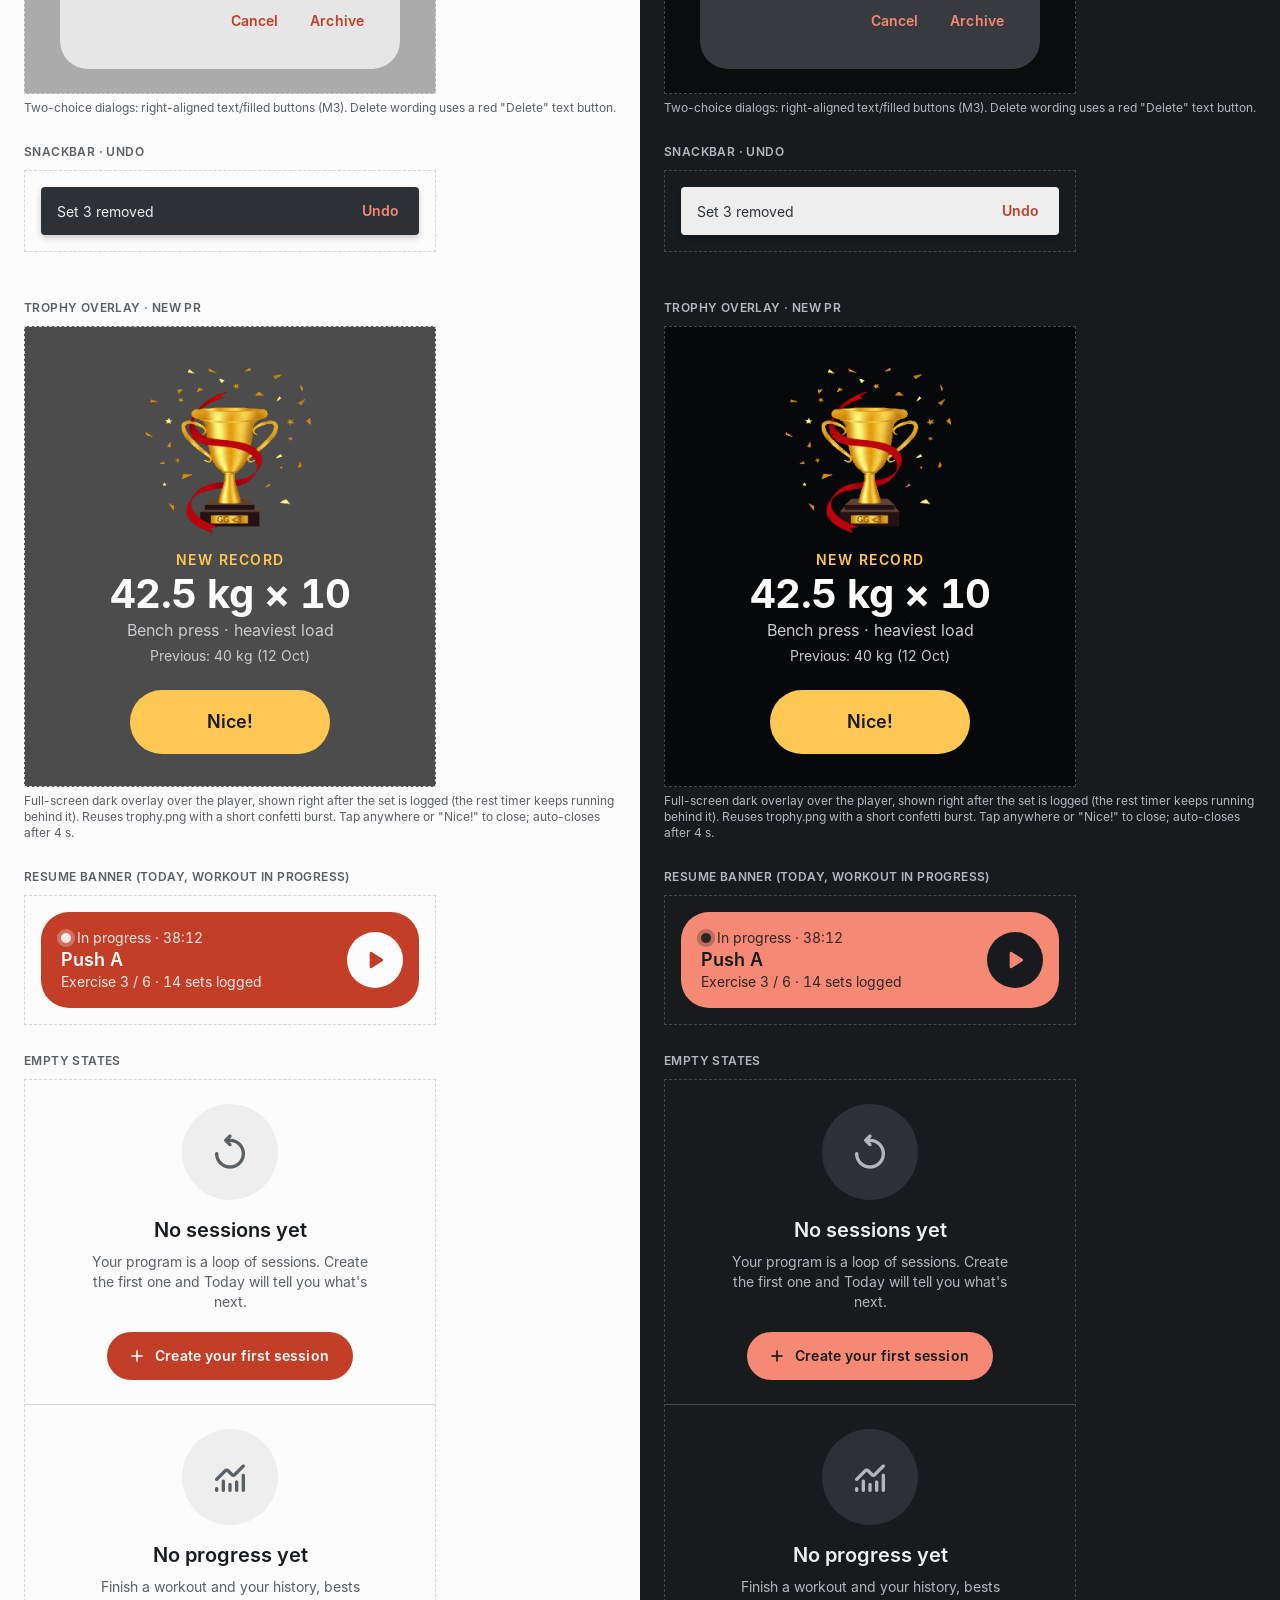
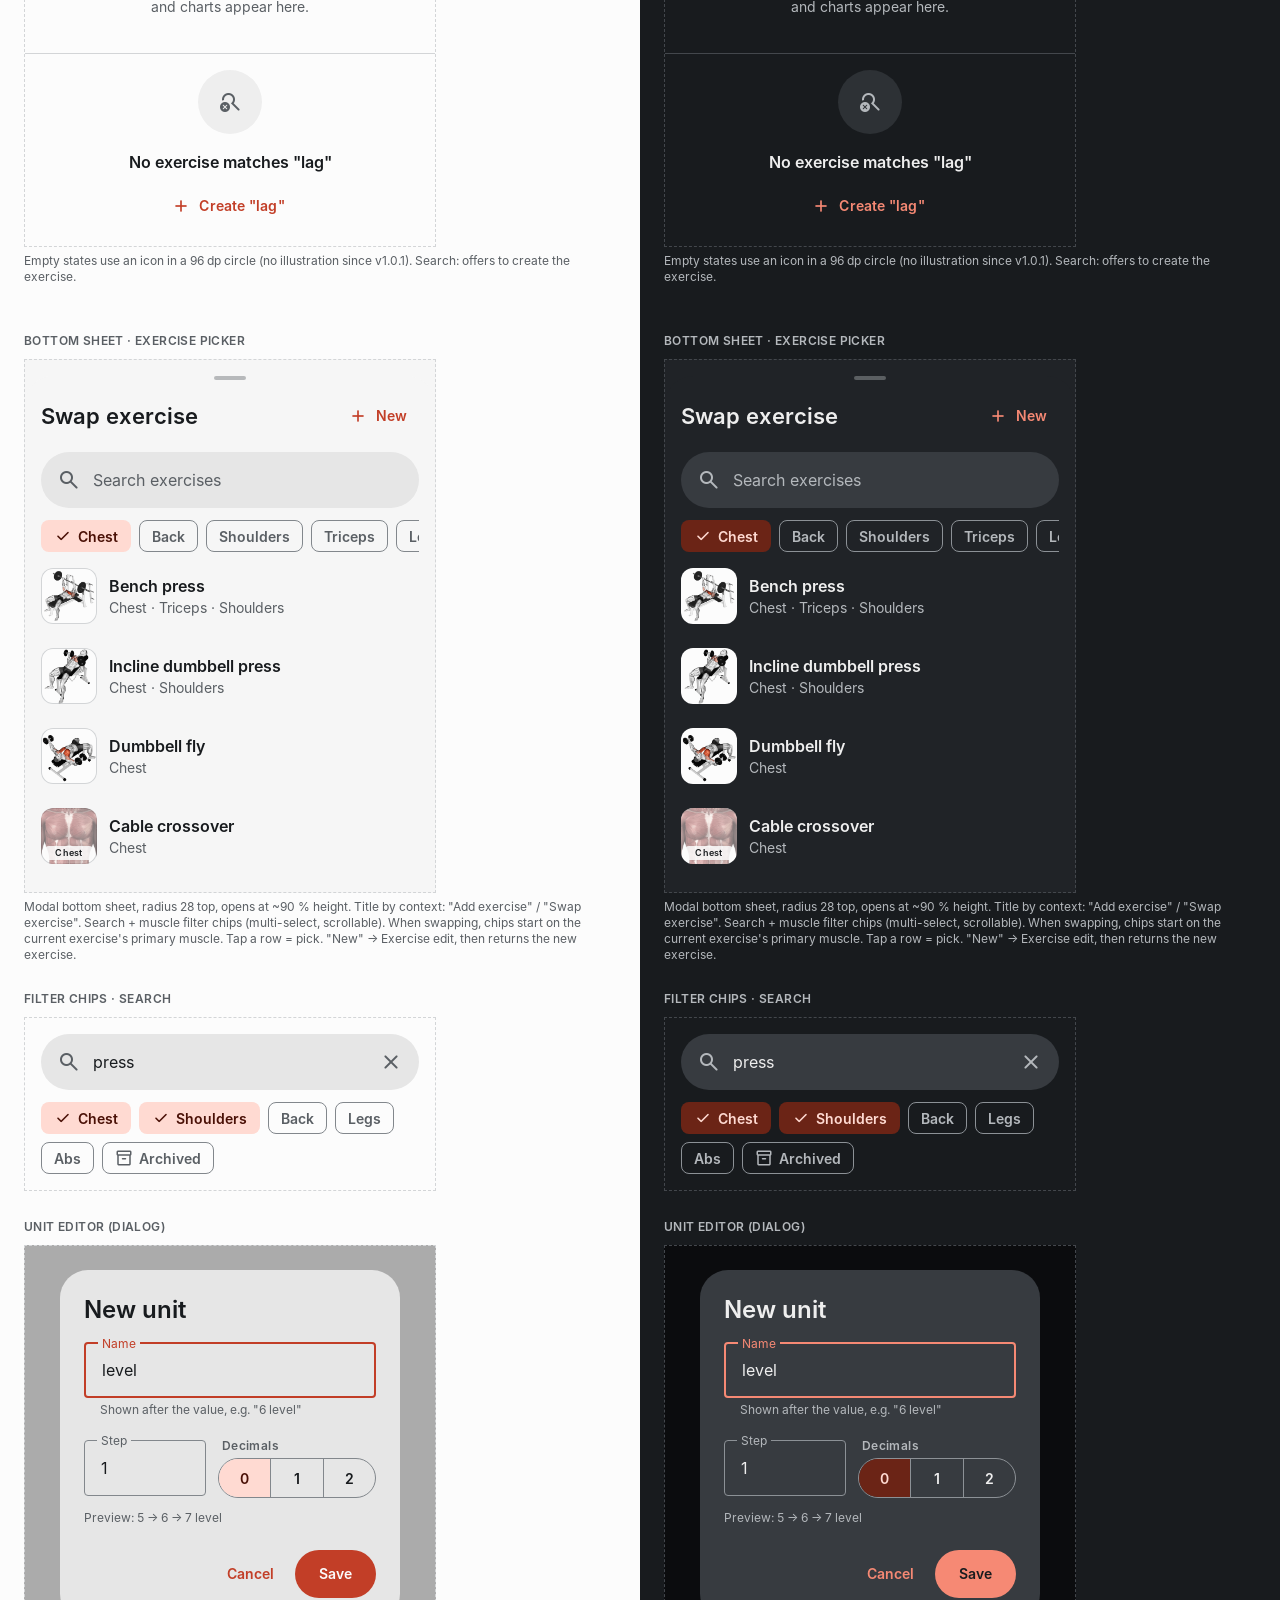
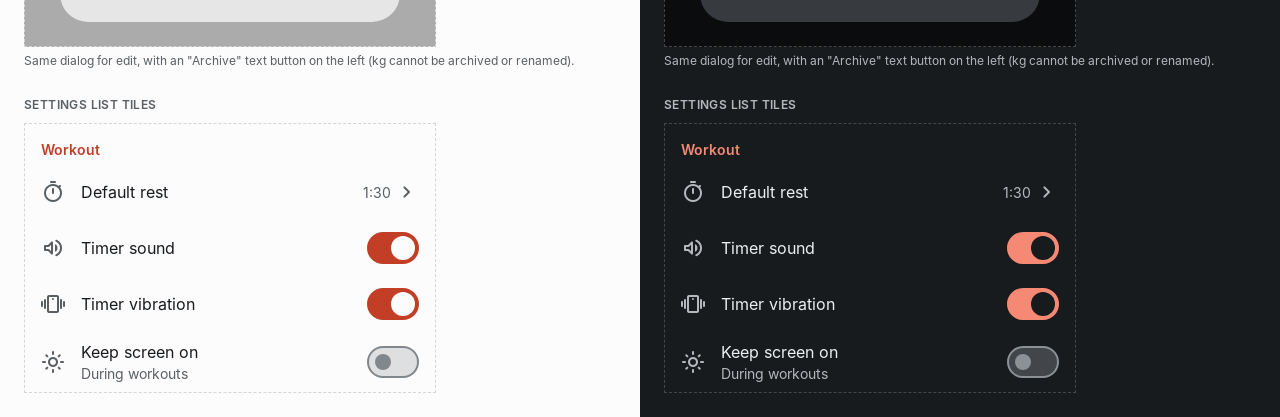
==== commit 91940b9f: "feat: v1.0.1 fixes (personal records, Bests, new icon) - Launcher label "My Program" (activity label" ====
--- a/design/preview/components-4.html
+++ b/design/preview/components-4.html
@@ -94,7 +94,7 @@
   <div class="spec-h">Empty states</div>
   <div class="frame">
     <div class="empty">
-      <img class="art" src="assets/img/sleep.png" alt="">
+      <div class="ei"><span class="i s40">replay</span></div>
       <h3>No sessions yet</h3>
       <p>Your program is a loop of sessions. Create the first one and Today will tell you what's next.</p>
       <button class="btn filled"><span class="i">add</span>Create your first session</button>
@@ -103,7 +103,7 @@
     <div class="empty">
       <div class="ei"><span class="i s40">monitoring</span></div>
       <h3>No progress yet</h3>
-      <p>Finish a workout and your history, records and charts appear here.</p>
+      <p>Finish a workout and your history, bests and charts appear here.</p>
     </div>
     <div class="divider"></div>
     <div class="empty" style="padding:16px">
@@ -112,7 +112,7 @@
       <button class="btn text"><span class="i">add</span>Create "lag"</button>
     </div>
   </div>
-  <p class="spec-n">Main empty states use sleep.png (program empty, rest). Secondary ones use an icon in a 96 dp circle. Search: offers to create the exercise.</p>
+  <p class="spec-n">Empty states use an icon in a 96 dp circle (no illustration since v1.0.1). Search: offers to create the exercise.</p>
 </template>
 <section data-theme="light"></section>
 <section data-theme="dark"></section>
--- a/design/preview/app.css
+++ b/design/preview/app.css
@@ -307,9 +307,9 @@
 .field .suffix { margin-left: auto; color: var(--con-surface-variant); }
 .helper { font: 400 12px/16px Inter; color: var(--con-surface-variant); margin: 4px 16px 0; }
 .seg { display: flex; border: 1px solid var(--coutline); border-radius: var(--r-full); overflow: hidden; height: 40px; }
-.seg span { flex: 1; display: flex; align-items: center; justify-content: center; gap: 6px; font: 600 14px Inter; border-left: 1px solid var(--coutline); }
-.seg span:first-child { border-left: 0; }
-.seg span.on { background: var(--cprimary-container); color: var(--con-primary-container); }
+.seg > span { flex: 1; display: flex; align-items: center; justify-content: center; gap: 6px; font: 600 14px Inter; border-left: 1px solid var(--coutline); }
+.seg > span:first-child { border-left: 0; }
+.seg > span.on { background: var(--cprimary-container); color: var(--con-primary-container); }
 .seg .i { font-size: 18px; }
 
 .empty { display: flex; flex-direction: column; align-items: center; text-align: center; padding: 24px 24px; gap: 8px; }
@@ -368,5 +368,185 @@
 .since .t { font: 600 14px/20px Inter; }
 .since .s { font: 400 12px/16px Inter; color: var(--con-surface-variant); }
 .datehead { font: 600 12px/16px Inter; letter-spacing: .6px; text-transform: uppercase; color: var(--con-surface-variant); }
-.empty img.art { background: var(--cimage-well); border-radius: 50%; padding: 24px; box-shadow: inset 0 0 0 1px var(--coutline-variant); }
-[data-theme="light"] .empty img.art { background: var(--csurface-container-low); }
+[data-theme="light"] 
+/* ---------- Workout player ---------- */
+.p-head { height: 56px; flex: none; display: flex; align-items: center; gap: 4px; padding: 0 4px; }
+.p-head .mid { flex: 1; text-align: left; min-width: 0; padding-left: 4px; }
+.p-head .mid .t { font: 600 16px/22px Inter; }
+.p-head .mid .s { font: 500 13px/18px Inter; color: var(--con-surface-variant); font-variant-numeric: tabular-nums; }
+.p-prog { display: flex; gap: 4px; padding: 0 16px; margin: 2px 0 12px; }
+.p-prog i { flex: 1; height: 4px; border-radius: 2px; background: var(--csurface-container-highest); }
+.p-prog i.done { background: var(--csuccess); }
+.p-prog i.now { background: var(--cprimary); }
+.p-prog i.skip { background: var(--coutline-variant); }
+.p-ex { display: flex; gap: 12px; align-items: flex-start; }
+.p-ex .well { width: 96px; height: 96px; }
+.p-ex .body { flex: 1; min-width: 0; }
+.p-ex .k { font: 600 12px/16px Inter; letter-spacing: .6px; text-transform: uppercase; color: var(--cprimary); }
+.p-ex h2 { margin: 0; font: 700 24px/30px Inter; letter-spacing: -.25px; }
+.p-ex .mus { font: 400 13px/18px Inter; color: var(--con-surface-variant); }
+.p-ex .acts { display: flex; margin: 2px -12px 0 -12px; }
+.p-ex .acts .btn { height: 36px; padding: 0 12px; font-size: 13px; }
+.note-chip { display: flex; align-items: center; gap: 8px; background: var(--csecondary-container); color: var(--con-secondary-container); border-radius: var(--r-md);
+  padding: 8px 12px; font: 500 14px/20px Inter; }
+.note-chip .i { font-size: 18px; }
+.p-foot { flex: none; display: flex; align-items: center; gap: 12px; padding: 10px 16px; background: var(--csurface-container-low); border-top: 1px solid var(--coutline-variant); }
+.p-foot .well { width: 40px; height: 40px; border-radius: var(--r-sm); }
+.p-foot .body { flex: 1; min-width: 0; }
+.p-foot .k { font: 600 11px/16px Inter; letter-spacing: .5px; text-transform: uppercase; color: var(--con-surface-variant); }
+.p-foot .t { font: 600 14px/20px Inter; white-space: nowrap; overflow: hidden; text-overflow: ellipsis; }
+.logged { display: flex; align-items: center; gap: 12px; background: var(--csurface-container-low); border-radius: var(--r-lg); padding: 8px 8px 8px 16px; }
+.logged .body { flex: 1; }
+.logged .t { font: 600 16px/24px Inter; font-variant-numeric: tabular-nums; }
+.logged .s { font: 400 13px/18px Inter; color: var(--con-surface-variant); }
+.mini-sets { display: flex; gap: 8px; }
+.mini-sets > span { flex: 1; height: 40px; border-radius: var(--r-md); display: flex; align-items: center; justify-content: center; gap: 4px; font: 600 14px Inter; font-variant-numeric: tabular-nums;
+  background: var(--csurface-container-low); color: var(--con-surface-variant); }
+.mini-sets > span.done { color: var(--csuccess); }
+.mini-sets > span.now { background: var(--cprimary-container); color: var(--con-primary-container); }
+.mini-sets .i { font-size: 18px; }
+
+/* bottom action bar */
+.actionbar { flex: none; padding: 12px 16px; background: var(--csurface); border-top: 1px solid var(--coutline-variant); }
+.info-line { display: flex; gap: 8px; align-items: center; font: 400 13px/18px Inter; color: var(--con-surface-variant); background: var(--csurface-container-low); border-radius: var(--r-md); padding: 8px 12px; }
+.info-line .i { font-size: 18px; }
+
+/* ---------- Paused, summary ---------- */
+.paused { position: absolute; inset: 0; background: color-mix(in srgb, var(--csurface) 94%, transparent); backdrop-filter: blur(6px); display: flex; flex-direction: column; align-items: center; justify-content: center; gap: 8px; padding: 32px; text-align: center; }
+.paused .ic { width: 96px; height: 96px; border-radius: 50%; background: var(--csurface-container-high); display: flex; align-items: center; justify-content: center; color: var(--con-surface); margin-bottom: 8px; }
+.paused .k { font: 600 14px/20px Inter; letter-spacing: 1.2px; text-transform: uppercase; color: var(--con-surface-variant); }
+.paused .clock { font: 600 72px/80px Inter; letter-spacing: -1.5px; font-variant-numeric: tabular-nums; }
+.paused .s { font: 400 14px/20px Inter; color: var(--con-surface-variant); margin-bottom: 24px; }
+.sum-hero { text-align: center; padding: 8px 0 16px; }
+.sum-hero .k { font: 600 12px/16px Inter; letter-spacing: .6px; text-transform: uppercase; color: var(--cprimary); }
+.sum-hero h2 { margin: 4px 0 0; font: 700 28px/36px Inter; }
+.sum-hero .s { font: 400 14px/20px Inter; color: var(--con-surface-variant); }
+.tiles.three { grid-template-columns: 1fr 1fr 1fr; }
+.tiles.three .tile { padding: 12px; align-items: center; text-align: center; }
+.tiles.three .v { font-size: 22px; line-height: 28px; }
+.pr-list { display: flex; flex-direction: column; gap: 8px; }
+.pr-item { display: flex; align-items: center; gap: 12px; padding: 10px 12px; border-radius: var(--r-lg); background: var(--csecondary-container); color: var(--con-secondary-container); }
+.pr-item .ic { width: 36px; height: 36px; border-radius: 50%; background: var(--ctrophy); color: #181B1E; display: flex; align-items: center; justify-content: center; flex: none; }
+.pr-item .t { font: 600 14px/20px Inter; }
+.pr-item .s { font: 400 13px/18px Inter; opacity: .85; font-variant-numeric: tabular-nums; }
+.textarea { border: 1px solid var(--coutline); border-radius: var(--r-xs); min-height: 80px; padding: 12px 16px; font: 400 16px/24px Inter; color: var(--con-surface-variant); position: relative; }
+.textarea label { position: absolute; top: -8px; left: 12px; padding: 0 4px; font: 400 12px/16px Inter; background: var(--csurface); }
+
+/* ---------- Program / editor / catalogue ---------- */
+.entry { display: flex; align-items: center; gap: 16px; padding: 16px; border-radius: var(--r-lg); background: var(--csurface-container); }
+.entry .ic { width: 48px; height: 48px; border-radius: var(--r-md); background: var(--cprimary-container); color: var(--con-primary-container); display: flex; align-items: center; justify-content: center; flex: none; }
+.entry .t { font: 600 16px/24px Inter; }
+.entry .s { font: 400 14px/20px Inter; color: var(--con-surface-variant); }
+.loop-note { display: flex; align-items: center; gap: 8px; justify-content: center; font: 400 13px/18px Inter; color: var(--con-surface-variant); padding: 8px 0; }
+.loop-note .i { font-size: 18px; }
+
+.ed-card { background: var(--csurface-container-low); border-radius: var(--r-lg); padding: 8px 4px 8px 12px; }
+.ed-card.open { padding: 8px 12px 12px; border: 1px solid var(--coutline-variant); background: var(--csurface); }
+.ed-card .top { display: flex; align-items: center; gap: 12px; }
+.ed-card .top .well { width: 48px; height: 48px; }
+.ed-card .top .body { flex: 1; min-width: 0; }
+.ed-card .top .name { font: 600 16px/22px Inter; }
+.ed-card .top .plan { font: 400 13px/18px Inter; color: var(--con-surface-variant); font-variant-numeric: tabular-nums; }
+.pset-h, .pset { display: grid; grid-template-columns: 28px 1fr 1fr 64px 36px; gap: 8px; align-items: center; }
+.pset-h { font: 600 11px/16px Inter; letter-spacing: .5px; text-transform: uppercase; color: var(--con-surface-variant); margin: 12px 0 4px; }
+.pset { height: 48px; }
+.pset .n { font: 600 14px Inter; color: var(--con-surface-variant); text-align: center; }
+.pset .box { height: 40px; border-radius: var(--r-sm); background: var(--csurface-container); display: flex; align-items: center; justify-content: center; font: 600 16px Inter; font-variant-numeric: tabular-nums; }
+.pset .box.max { color: var(--cprimary); }
+.pset .box.dim { color: var(--con-surface-variant); font-weight: 500; font-size: 14px; }
+.pset .unit { height: 40px; border-radius: var(--r-sm); border: 1px solid var(--coutline-variant); display: flex; align-items: center; justify-content: center; font: 500 13px Inter; gap: 0; }
+.pset .unit .i { font-size: 18px; color: var(--con-surface-variant); }
+.pset .del { color: var(--con-surface-variant); display: flex; justify-content: center; }
+.ed-foot { display: flex; align-items: center; justify-content: space-between; margin-top: 8px; }
+.rest-chip { height: 32px; border-radius: var(--r-sm); background: var(--csurface-container-high); display: inline-flex; align-items: center; gap: 6px; padding: 0 12px; font: 500 13px Inter; }
+.rest-chip .i { font-size: 18px; color: var(--con-surface-variant); }
+
+.hero-img { height: 240px; margin: 0 -16px 16px; border-radius: 0; }
+.mchips { display: flex; flex-wrap: wrap; gap: 6px; }
+.mchip { height: 28px; padding: 0 10px; border-radius: var(--r-sm); background: var(--csurface-container-high); font: 500 13px/28px Inter; color: var(--con-surface); }
+.mchip.primary { background: var(--cprimary-container); color: var(--con-primary-container); font-weight: 600; }
+.desc { font: 400 15px/22px Inter; color: var(--con-surface); }
+.desc ul { margin: 4px 0 0; padding-left: 20px; }
+.link-card { display: flex; align-items: center; gap: 12px; background: var(--csurface-container); border-radius: var(--r-lg); padding: 12px 8px 12px 16px; }
+.link-card .body { flex: 1; }
+.link-card .t { font: 600 15px/22px Inter; }
+.link-card .s { font: 400 13px/18px Inter; color: var(--con-surface-variant); }
+.photo-edit { position: relative; height: 200px; margin: 0 -16px 16px; }
+.photo-edit .well { height: 100%; border-radius: 0; }
+.photo-edit .acts { position: absolute; right: 16px; bottom: 12px; display: flex; gap: 8px; }
+.photo-edit .acts .btn { height: 40px; background: var(--cinverse-surface); color: var(--con-inverse-surface); padding: 0 16px; }
+.photo-edit .acts .btn .i { font-size: 18px; }
+.mpick { display: flex; flex-wrap: wrap; gap: 8px; }
+.mpick .chip.p { background: var(--cprimary); color: var(--con-primary); border-color: transparent; }
+.mpick .chip.s { background: var(--cprimary-container); color: var(--con-primary-container); border-color: transparent; }
+.lbl-sm { font: 600 12px/16px Inter; letter-spacing: .4px; color: var(--con-surface-variant); margin: 0 0 8px; }
+
+/* ---------- Progress ---------- */
+.tabs { display: flex; border-bottom: 1px solid var(--coutline-variant); flex: none; }
+.tabs span { flex: 1; height: 48px; display: flex; align-items: center; justify-content: center; font: 600 14px Inter; color: var(--con-surface-variant); position: relative; }
+.tabs span.on { color: var(--cprimary); }
+.tabs span.on::after { content: ''; position: absolute; bottom: 0; left: 50%; transform: translateX(-50%); width: 64px; height: 3px; border-radius: 3px 3px 0 0; background: var(--cprimary); }
+.hist { display: flex; align-items: center; gap: 14px; padding: 10px 0; }
+.hist .date { width: 48px; height: 52px; border-radius: var(--r-md); background: var(--csurface-container); display: flex; flex-direction: column; align-items: center; justify-content: center; flex: none; }
+.hist .date b { font: 700 18px/22px Inter; }
+.hist .date small { font: 600 10px/12px Inter; letter-spacing: .5px; text-transform: uppercase; color: var(--con-surface-variant); }
+.hist .body { flex: 1; min-width: 0; }
+.hist .t { font: 600 16px/22px Inter; display: flex; align-items: center; gap: 8px; }
+.hist .s { font: 400 13px/18px Inter; color: var(--con-surface-variant); font-variant-numeric: tabular-nums; }
+.month-h { font: 600 13px/18px Inter; color: var(--con-surface-variant); margin: 14px 0 2px; display: flex; justify-content: space-between; }
+.pr-tiles { display: flex; gap: 8px; }
+.pr-tile { flex: 1; border-radius: var(--r-lg); padding: 10px 12px; background: var(--csurface-container-low); border-left: 4px solid var(--c, var(--cchart1)); }
+.pr-tile .k { font: 500 12px/16px Inter; color: var(--con-surface-variant); display: flex; align-items: center; gap: 4px; }
+.pr-tile .k .i { font-size: 16px; color: var(--ctrophy-text); }
+.pr-tile .v { font: 700 20px/26px Inter; font-variant-numeric: tabular-nums; }
+.pr-tile .s { font: 400 12px/16px Inter; color: var(--con-surface-variant); }
+.wk-sets { padding: 8px 0; border-bottom: 1px solid var(--coutline-variant); }
+.wk-sets .h { display: flex; justify-content: space-between; font: 600 14px/20px Inter; }
+.wk-sets .h span { font-weight: 400; color: var(--con-surface-variant); font-size: 13px; }
+.wk-sets .r { display: flex; flex-wrap: wrap; gap: 6px; margin-top: 6px; }
+.setpill { height: 28px; padding: 0 10px; border-radius: var(--r-sm); background: var(--csurface-container); font: 500 13px/28px Inter; font-variant-numeric: tabular-nums; display: inline-flex; align-items: center; gap: 4px; }
+.setpill .u { width: 6px; height: 6px; border-radius: 50%; background: var(--cchart1); }
+.setpill.u2 .u { background: var(--cchart2); }
+.setpill.pr { background: var(--csecondary-container); color: var(--con-secondary-container); }
+.setpill .i { font-size: 14px; }
+.wd-ex { padding: 12px 0; border-bottom: 1px solid var(--coutline-variant); }
+.wd-ex .top { display: flex; align-items: center; gap: 12px; }
+.wd-ex .top .well { width: 40px; height: 40px; border-radius: var(--r-sm); }
+.wd-ex .top .name { flex: 1; font: 600 15px/22px Inter; }
+.wd-set { display: flex; align-items: center; gap: 12px; height: 40px; padding-left: 52px; font: 500 15px Inter; font-variant-numeric: tabular-nums; }
+.wd-set .n { width: 20px; color: var(--con-surface-variant); font-size: 13px; }
+.wd-set .v { flex: 1; }
+.wd-set .i { font-size: 20px; color: var(--con-surface-variant); }
+
+/* ---------- Profile / settings ---------- */
+.bw-card { background: var(--csurface-container); border-radius: var(--r-xl); padding: 16px 16px 12px 20px; display: flex; align-items: center; gap: 12px; }
+.bw-card .body { flex: 1; }
+.bw-card .v { font: 700 32px/40px Inter; letter-spacing: -.5px; font-variant-numeric: tabular-nums; }
+.bw-card .v small { font: 500 16px Inter; color: var(--con-surface-variant); margin-left: 4px; letter-spacing: 0; }
+.bw-card .s { font: 500 13px/18px Inter; color: var(--con-surface-variant); display: flex; align-items: center; gap: 2px; }
+.bw-card svg { flex: none; }
+.pr-row { display: flex; align-items: center; gap: 12px; height: 48px; }
+.pr-row .ic { width: 32px; height: 32px; border-radius: 50%; background: var(--csecondary-container); color: var(--ctrophy-text); display: flex; align-items: center; justify-content: center; flex: none; }
+[data-theme="dark"] .pr-row .ic { color: var(--ctrophy); }
+.pr-row .body { flex: 1; min-width: 0; }
+.pr-row .t { font: 600 14px/20px Inter; white-space: nowrap; overflow: hidden; text-overflow: ellipsis; }
+.pr-row .s { font: 400 12px/16px Inter; color: var(--con-surface-variant); }
+.pr-row .v { font: 600 14px Inter; font-variant-numeric: tabular-nums; }
+.cmp { display: grid; grid-template-columns: 1fr 1fr; gap: 8px; }
+.entry-row { display: flex; align-items: center; gap: 12px; min-height: 60px; border-bottom: 1px solid var(--coutline-variant); }
+.entry-row .body { flex: 1; }
+.entry-row .t { font: 600 16px/22px Inter; font-variant-numeric: tabular-nums; }
+.entry-row .s { font: 400 13px/18px Inter; color: var(--con-surface-variant); }
+.entry-row .d { font: 500 13px Inter; font-variant-numeric: tabular-nums; }
+.lock { font-size: 18px !important; color: var(--con-surface-variant); }
+.stepper-inline { display: flex; align-items: center; gap: 4px; }
+.stepper-inline button { width: 40px; height: 40px; border-radius: 50%; border: 1px solid var(--coutline); background: transparent; color: var(--con-surface); display: flex; align-items: center; justify-content: center; }
+.stepper-inline b { width: 28px; text-align: center; font: 600 16px Inter; }
+.cloud { background: var(--csurface-container); border-radius: var(--r-xl); padding: 20px; display: flex; flex-direction: column; gap: 12px; }
+.cloud .t { font: 600 18px/24px Inter; }
+.cloud .s { font: 400 14px/20px Inter; color: var(--con-surface-variant); }
+.gbtn { height: 48px; border-radius: var(--r-full); border: 1px solid var(--coutline); background: var(--csurface); color: var(--con-surface); display: flex; align-items: center; justify-content: center; gap: 12px; font: 600 14px Inter; }
+.gbtn .g { width: 20px; height: 20px; border-radius: 50%; background: conic-gradient(#EA4335 0 25%, #FBBC05 0 50%, #34A853 0 75%, #4285F4 0); }
+.avatar { width: 48px; height: 48px; border-radius: 50%; background: var(--cprimary); color: var(--con-primary); display: flex; align-items: center; justify-content: center; font: 700 18px Inter; flex: none; }
+.sync-ok { display: flex; align-items: center; gap: 6px; font: 500 13px Inter; color: var(--csuccess); }
+.later-tag { font: 600 10px/16px Inter; letter-spacing: .5px; padding: 0 6px; border-radius: 4px; background: var(--csurface-container-highest); color: var(--con-surface-variant); text-transform: uppercase; margin-left: 6px; }
